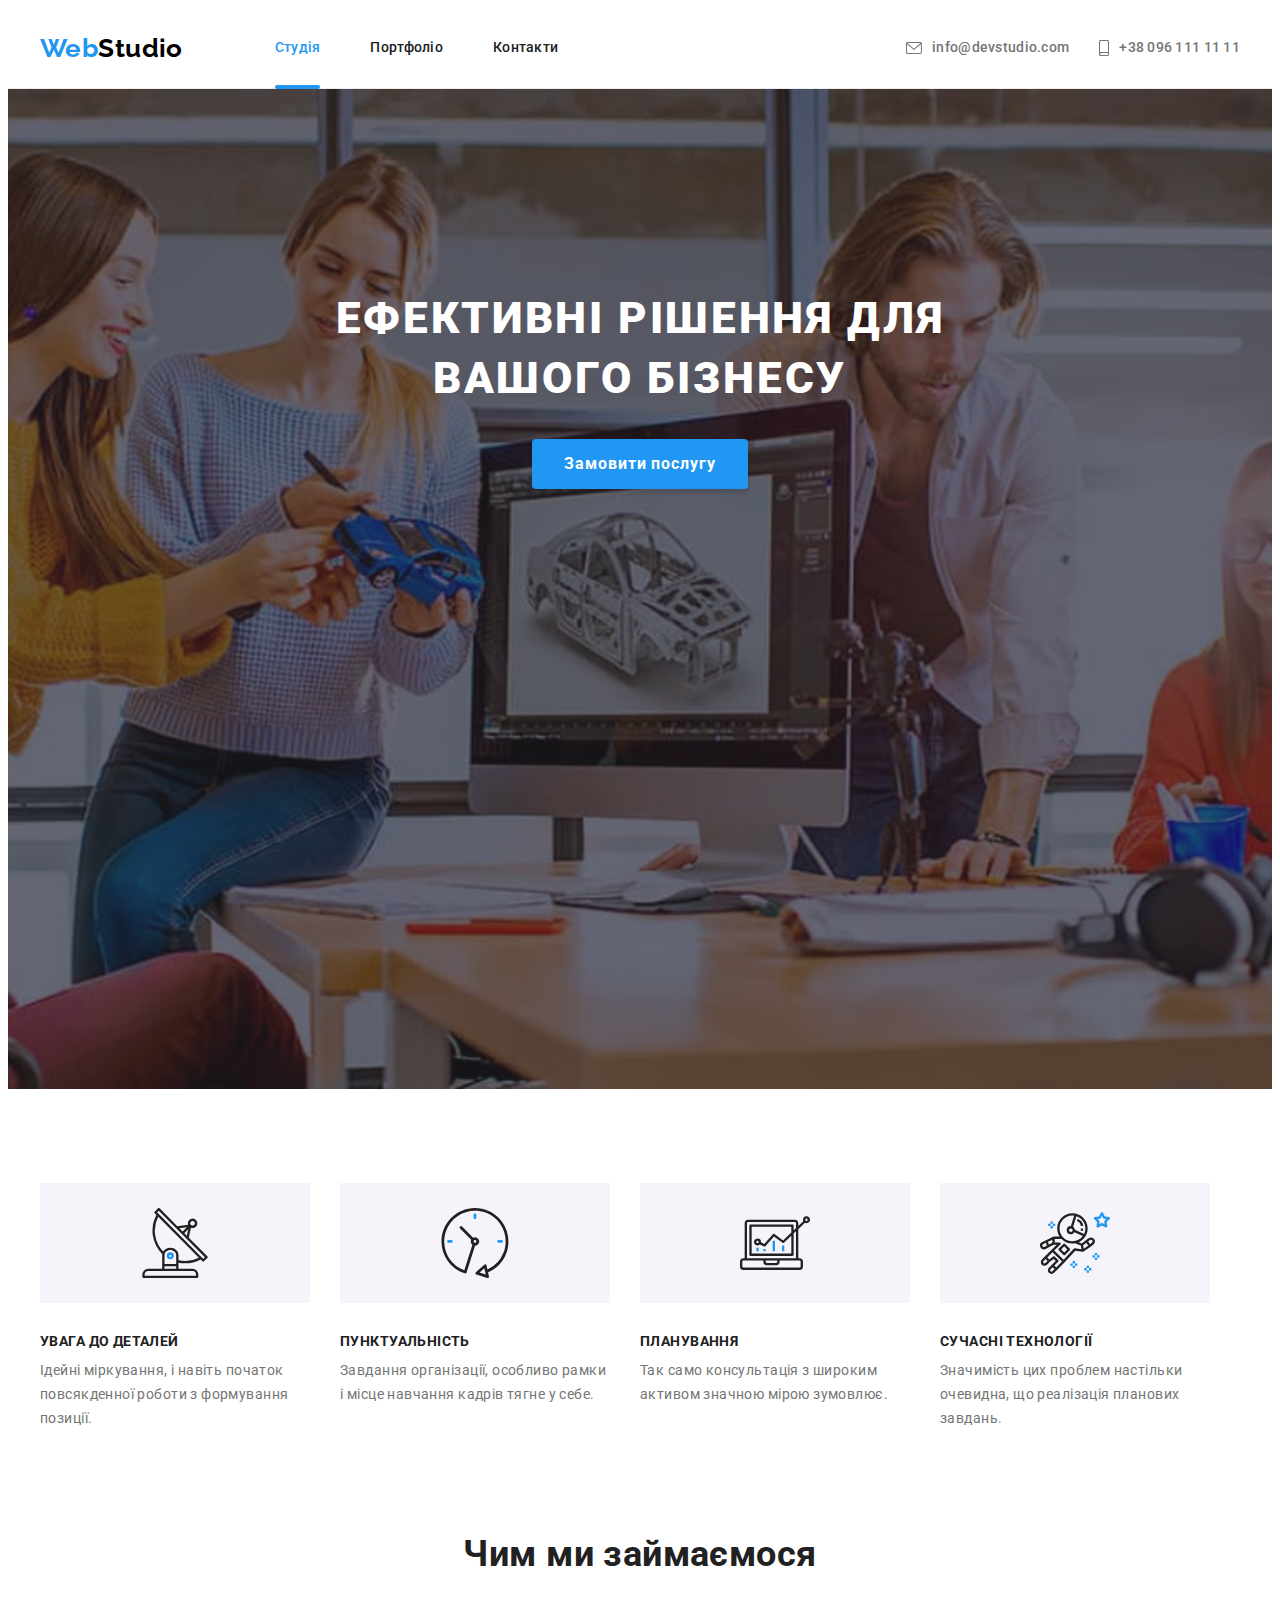
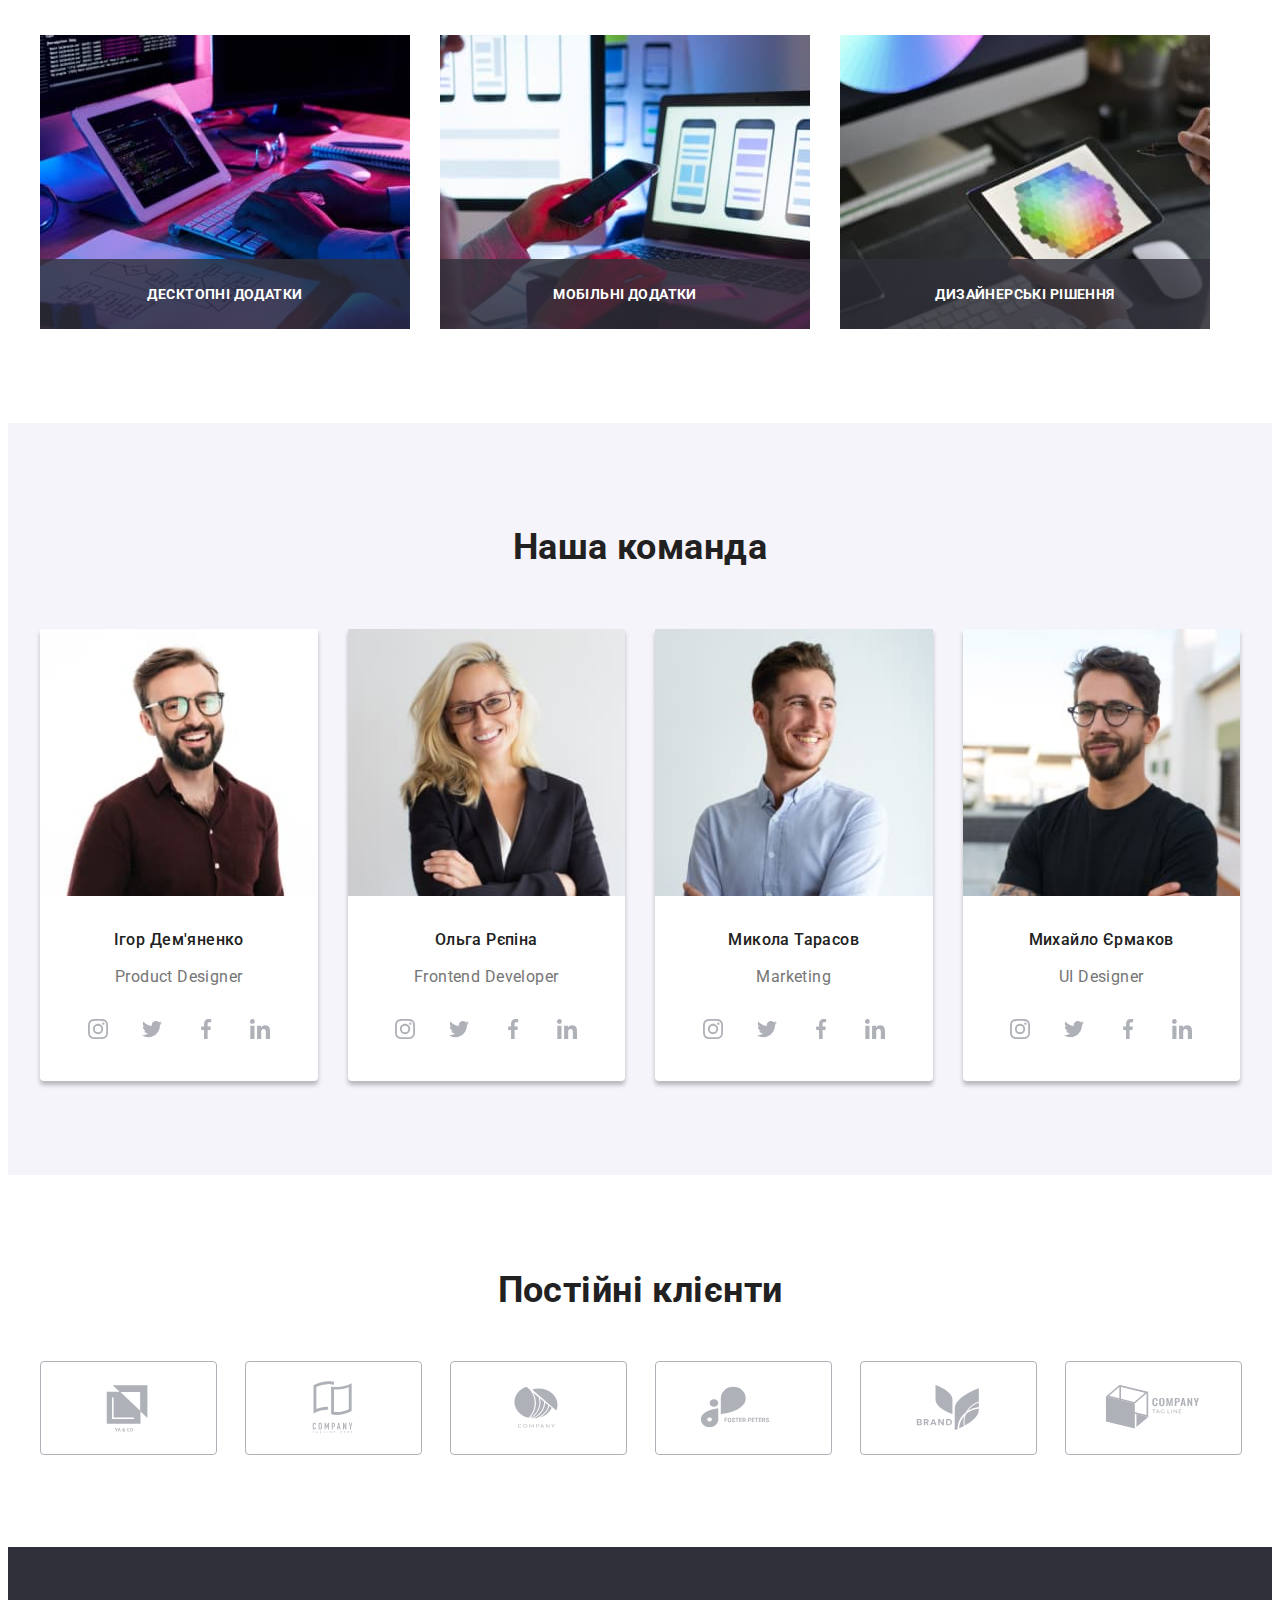
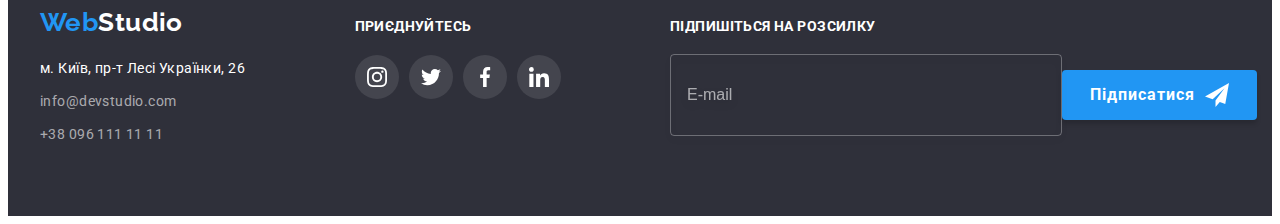
==== index.html @ cccbb798 "add hw-8" ====
<!DOCTYPE html>
<html lang="uk">
  <head>
    <meta charset="UTF-8" />
    <meta http-equiv="X-UA-Compatible" content="IE=edge" />
    <meta name="viewport" content="width=device-width, initial-scale=1.0" />
    <title>WebStudio</title>
    <link
      rel="stylesheet"
      href="https://cdnjs.cloudflare.com/ajax/libs/modern-normalize/1.1.0/modern-normalize.min.css"
      integrity="sha512-wpPYUAdjBVSE4KJnH1VR1HeZfpl1ub8YT/NKx4PuQ5NmX2tKuGu6U/JRp5y+Y8XG2tV+wKQpNHVUX03MfMFn9Q=="
      crossorigin="anonymous"
      referrerpolicy="no-referrer"
    />
    <link rel="preconnect" href="https://fonts.googleapis.com" />
    <link rel="preconnect" href="https://fonts.gstatic.com" crossorigin />
    <link
      href="https://fonts.googleapis.com/css2?family=Raleway:wght@700&family=Roboto:wght@400;500;700;900&display=swap"
      rel="stylesheet"
    />
    <link rel="stylesheet" href="./css/main.min.css" />
  </head>
  <body>
    <header class="header">
      <div class="container header__container">
        <nav class="nav-bar header__nav-bar">
          <a class="logo link header__logo" href="./index.html">Web<span class="logo__text text__color-black">Studio</span></a>
          <ul class="menu list header__menu">
            <li class="menu__item"><a class="menu__link link current" href="./index.html">Студія</a></li>
            <li class="menu__item"><a class="menu__link link" href="./portfolio.html">Портфоліо</a></li>
            <li class="menu__item"><a class="menu__link link" href="#">Контакти</a></li>
          </ul>
        </nav>
        <ul class="contacts-list list header__contacts-list">
          <li class="contacts-list__item">
            <a class="contacts-list__link link" href="mailto:info@devstudio.com">
              <svg class="contacts-list__mail" width="14" height="10">
                <use href="./images/icons.svg#icon-mail"></use></svg
              >info@devstudio.com</a
            >
          </li>
          <li class="contacts-list__item">
            <a class="contacts-list__link link" href="tel:+380961111111">
              <svg class="contacts-list__phone" width="10" height="14">
                <use href="./images/icons.svg#icon-smartphone"></use></svg
              >+38 096 111 11 11</a
            >
          </li>
        </ul>
        <button type="button" class="header__btn-open head__btn-svg" data-menu-open>
          <svg class="header__btn-icon" width="40" height="40">
            <use href="./images/icons.svg#icon-head-open"></use>
          </svg>
        </button>
      </div>
      <div class="mob-menu header__mob-menu is-hidden" data-menu>
        <div class="mob-menu__container">
          <div class="mob-menu__top">
            <button type="button" class="header__btn-close head__btn-svg" data-menu-close>
              <svg class="header__icon-close" width="40" height="40">
                <use href="./images/icons.svg#icon-head-close"></use>
              </svg>
            </button>
            <ul class="mob-menu__nav-list">
              <li class="mob-menu__nav-item">
                <a class="mob-menu__nav-link link mob-menu__accent-col" href="./index.html">Студія</a>
              </li>
              <li class="mob-menu__nav-item"><a class="mob-menu__nav-link link" href="./portfolio.html">Портфоліо</a></li>
              <li class="mob-menu__nav-item"><a class="mob-menu__nav-link link" href="#">Контакти</a></li>
            </ul>
          </div>
          <div class="mob-menu__bottom">
            <ul class="mob-menu__contc-list">
              <li class="mob-menu__contc-item">
                <a class="mob-menu__contc-link link mob-menu__accent-col" href="tel:+380961111111"> +38 096 111 11 11</a>
              </li>
              <li class="mob-menu__contc-item">
                <a class="mob-menu__contc-link link mob-menu__regular-col" href="mailto:info@devstudio.com">info@devstudio.com</a>
              </li>
            </ul>
            <ul class="mob-menu__soc-list">
              <li class="mob-menu__soc-item"><a class="mob-menu__soc-link link mob-menu__accent-col" href="">Instagram</a></li>
              <li class="mob-menu__soc-item"><a class="mob-menu__soc-link link mob-menu__accent-col" href="">Twitter</a></li>
              <li class="mob-menu__soc-item"><a class="mob-menu__soc-link link mob-menu__accent-col" href="">Facebook</a></li>
              <li class="mob-menu__soc-item"><a class="mob-menu__soc-link link mob-menu__accent-col" href="">LinkedIn</a></li>
            </ul>
          </div>
        </div>
      </div>
    </header>
    <main>
      <section class="order">
        <div class="container">
          <h1 class="order__title">Ефективні рішення для вашого бізнесу</h1>
          <button class="btn order__btn" data-modal-open type="button">Замовити послугу</button>
        </div>
      </section>
      <section class="intro section">
        <div class="container">
          <h2 class="visually-hidden">For CEO</h2>
          <ul class="icon-list list intro__icon-list">
            <li class="icon-list__item svg-antenna">
              <h3 class="icon-list__title">Увага до деталей</h3>
              <p class="icon-list__subtitle">Ідейні міркування, і навіть початок повсякденної роботи з формування позиції.</p>
            </li>
            <li class="icon-list__item svg-clock">
              <h3 class="icon-list__title">Пунктуальність</h3>
              <p class="icon-list__subtitle">Завдання організації, особливо рамки і місце навчання кадрів тягне у себе.</p>
            </li>
            <li class="icon-list__item svg-diagram">
              <h3 class="icon-list__title">Планування</h3>
              <p class="icon-list__subtitle">Так само консультація з широким активом значною мірою зумовлює.</p>
            </li>
            <li class="icon-list__item svg-astronaut">
              <h3 class="icon-list__title">Сучасні технології</h3>
              <p class="icon-list__subtitle">Значимість цих проблем настільки очевидна, що реалізація планових завдань.</p>
            </li>
          </ul>
        </div>
      </section>
      <section class="about section">
        <div class="container">
          <h2 class="about__title">Чим ми займаємося</h2>
          <ul class="work-list list">
            <li class="work-list__item">
              <picture>
                <source srcset="./images/work/work-1.jpg 1x, ./images/work/work-1-2x.jpg 2x" media="(min-width: 1200px)" />
                <img src="./images/work/work-1.jpg" alt="людина працює за комп'ютером" width="370" height="294" />
              </picture>
              <p class="work-list__overlay">десктопні додатки</p>
            </li>
            <li class="work-list__item">
              <picture>
                <source srcset="./images/work/work-2.jpg 1x, ./images/work/work-2-2x.jpg 2x" media="(min-width: 1200px)" />
                <img src="./images/work/work-2.jpg" alt="людина працює за комп'ютером" width="370" height="294" />
              </picture>
              <p class="work-list__overlay">мобільні додатки</p>
            </li>
            <li class="work-list__item">
              <picture>
                <source srcset="./images/work/work-3.jpg 1x, ./images/work/work-3-2x.jpg 2x" media="(min-width: 1200px)" />
                <img src="./images/work/work-3.jpg" alt="людина працює на планшеті" width="370" height="294" />
              </picture>
              <p class="work-list__overlay">дизайнерські рішення</p>
            </li>
          </ul>
        </div>
      </section>
      <section class="team section">
        <div class="container">
          <h2 class="team__title">Наша команда</h2>
          <ul class="people-list list team__people-list">
            <li class="people-list__item item">
              <picture>
                <source
                  srcset="./images/team/team-1-desk.jpg 1x, ./images/team/team-1-desk-2x.jpg 2x"
                  media="(min-width: 1200px)"
                />
                <source srcset="./images/team/team-1-tab.jpg 1x, ./images/team/team-1-tab-2x.jpg 2x" media="(min-width: 768px)" />
                <source srcset="./images/team/team-1-mob.jpg 1x, ./images/team/team-1-mob-2x.jpg 2x" media="(max-width: 767px)" />
                <img src="./images/team/team-1-desk.jpg" alt="працівник студії" width="450" height="460" />
              </picture>

              <div class="people-list__container">
                <h3 class="people-list__title">Ігор Дем'яненко</h3>
                <p class="people-list__subtitle" lang="en">Product Designer</p>
                <ul class="socials people-list__socials">
                  <li class="socials__item">
                    <a class="socials__link link" href="" target="_blank" rel="noopener noreferrer nofollows">
                      <svg class="socials__icon socials__icon--top" width="20" height="20">
                        <use href="./images/icons.svg#icon-instagram"></use>
                      </svg>
                    </a>
                  </li>
                  <li class="socials__item">
                    <a class="socials__link link" href="" target="_blank" rel="noopener noreferrer nofollows">
                      <svg class="socials__icon socials__icon--top" width="20" height="20">
                        <use href="./images/icons.svg#icon-twitter"></use>
                      </svg>
                    </a>
                  </li>
                  <li class="socials__item">
                    <a class="socials__link link" href="" target="_blank" rel="noopener noreferrer nofollows">
                      <svg class="socials__icon socials__icon--top" width="20" height="20">
                        <use href="./images/icons.svg#icon-facebook"></use>
                      </svg>
                    </a>
                  </li>
                  <li class="socials__item">
                    <a class="socials__link link" href="" target="_blank" rel="noopener noreferrer nofollows">
                      <svg class="socials__icon socials__icon--top" width="20" height="20">
                        <use href="./images/icons.svg#icon-linkedin"></use>
                      </svg>
                    </a>
                  </li>
                </ul>
              </div>
            </li>
            <li class="people-list__item item">
              <picture>
                <source
                  srcset="./images/team/team-2-desk.jpg 1x, ./images/team/team-2-desk-2x.jpg 2x"
                  media="(min-width: 1200px)"
                />
                <source srcset="./images/team/team-2-tab.jpg 1x, ./images/team/team-2-tab-2x.jpg 2x" media="(min-width: 768px)" />
                <source srcset="./images/team/team-2-mob.jpg 1x, ./images/team/team-2-mob-2x.jpg 2x" media="(max-width: 767px)" />
                <img src="./images/team/team-2-desk.jpg" alt="працівник студії" width="450" height="460" />
              </picture>
              <div class="people-list__container">
                <h3 class="people-list__title">Ольга Рєпіна</h3>
                <p class="people-list__subtitle" lang="en">Frontend Developer</p>
                <ul class="socials people-list__socials">
                  <li class="socials__item">
                    <a class="socials__link link" href="" target="_blank" rel="noopener noreferrer nofollows">
                      <svg class="socials__icon socials__icon--top" width="20" height="20">
                        <use href="./images/icons.svg#icon-instagram"></use>
                      </svg>
                    </a>
                  </li>
                  <li class="socials__item">
                    <a class="socials__link link" href="" target="_blank" rel="noopener noreferrer nofollows">
                      <svg class="socials__icon socials__icon--top" width="20" height="20">
                        <use href="./images/icons.svg#icon-twitter"></use>
                      </svg>
                    </a>
                  </li>
                  <li class="socials__item">
                    <a class="socials__link link" href="" target="_blank" rel="noopener noreferrer nofollows">
                      <svg class="socials__icon socials__icon--top" width="20" height="20">
                        <use href="./images/icons.svg#icon-facebook"></use>
                      </svg>
                    </a>
                  </li>
                  <li class="socials__item">
                    <a class="socials__link link" href="" target="_blank" rel="noopener noreferrer nofollows">
                      <svg class="socials__icon socials__icon--top" width="20" height="20">
                        <use href="./images/icons.svg#icon-linkedin"></use>
                      </svg>
                    </a>
                  </li>
                </ul>
              </div>
            </li>
            <li class="people-list__item item">
              <picture>
                <source
                  srcset="./images/team/team-3-desk.jpg 1x, ./images/team/team-3-desk-2x.jpg 2x"
                  media="(min-width: 1200px)"
                />
                <source srcset="./images/team/team-3-tab.jpg 1x, ./images/team/team-3-tab-2x.jpg 2x" media="(min-width: 768px)" />
                <source srcset="./images/team/team-3-mob.jpg 1x, ./images/team/team-3-mob-2x.jpg 2x" media="(max-width: 767px)" />
                <img src="./images/team/team-3-desk.jpg" alt="працівник студії" width="450" height="460" />
              </picture>
              <div class="people-list__container">
                <h3 class="people-list__title">Микола Тарасов</h3>
                <p class="people-list__subtitle" lang="en">Marketing</p>
                <ul class="socials people-list__socials">
                  <li class="socials__item">
                    <a class="socials__link link" href="" target="_blank" rel="noopener noreferrer nofollows">
                      <svg class="socials__icon socials__icon--top" width="20" height="20">
                        <use href="./images/icons.svg#icon-instagram"></use>
                      </svg>
                    </a>
                  </li>
                  <li class="socials__item">
                    <a class="socials__link link" href="" target="_blank" rel="noopener noreferrer nofollows">
                      <svg class="socials__icon socials__icon--top" width="20" height="20">
                        <use href="./images/icons.svg#icon-twitter"></use>
                      </svg>
                    </a>
                  </li>
                  <li class="socials__item">
                    <a class="socials__link link" href="" target="_blank" rel="noopener noreferrer nofollows">
                      <svg class="socials__icon socials__icon--top" width="20" height="20">
                        <use href="./images/icons.svg#icon-facebook"></use>
                      </svg>
                    </a>
                  </li>
                  <li class="socials__item">
                    <a class="socials__link link" href="" target="_blank" rel="noopener noreferrer nofollows">
                      <svg class="socials__icon socials__icon--top" width="20" height="20">
                        <use href="./images/icons.svg#icon-linkedin"></use>
                      </svg>
                    </a>
                  </li>
                </ul>
              </div>
            </li>
            <li class="people-list__item item">
              <picture>
                <source
                  srcset="./images/team/team-4-desk.jpg 1x, ./images/team/team-4-desk-2x.jpg 2x"
                  media="(min-width: 1200px)"
                />
                <source srcset="./images/team/team-4-tab.jpg 1x, ./images/team/team-4-tab-2x.jpg 2x" media="(min-width: 768px)" />
                <source srcset="./images/team/team-4-mob.jpg 1x, ./images/team/team-4-mob-2x.jpg 2x" media="(max-width: 767px)" />
                <img src="./images/team/team-4-desk.jpg" alt="працівник студії" width="450" height="460" />
              </picture>
              <div class="people-list__container">
                <h3 class="people-list__title">Михайло Єрмаков</h3>
                <p class="people-list__subtitle" lang="en">UI Designer</p>
                <ul class="socials people-list__socials">
                  <li class="socials__item">
                    <a class="socials__link link" href="" target="_blank" rel="noopener noreferrer nofollows">
                      <svg class="socials__icon socials__icon--top" width="20" height="20">
                        <use href="./images/icons.svg#icon-instagram"></use>
                      </svg>
                    </a>
                  </li>
                  <li class="socials__item">
                    <a class="socials__link link" href="" target="_blank" rel="noopener noreferrer nofollows">
                      <svg class="socials__icon socials__icon--top" width="20" height="20">
                        <use href="./images/icons.svg#icon-twitter"></use>
                      </svg>
                    </a>
                  </li>
                  <li class="socials__item">
                    <a class="socials__link link" href="" target="_blank" rel="noopener noreferrer nofollows">
                      <svg class="socials__icon socials__icon--top" width="20" height="20">
                        <use href="./images/icons.svg#icon-facebook"></use>
                      </svg>
                    </a>
                  </li>
                  <li class="socials__item">
                    <a class="socials__link link" href="" target="_blank" rel="noopener noreferrer nofollows">
                      <svg class="socials__icon socials__icon--top" width="20" height="20">
                        <use href="./images/icons.svg#icon-linkedin"></use>
                      </svg>
                    </a>
                  </li>
                </ul>
              </div>
            </li>
          </ul>
        </div>
      </section>
      <section class="clients section">
        <div class="container">
          <h2 class="clients__title">Постійні клієнти</h2>
          <ul class="card-list clients__card-list">
            <li class="card-list__item">
              <a href="" class="card-list__link link" target="_blank" rel="noopener noreferrer nofollows">
                <svg class="card-list__icon" width="106" height="60">
                  <use href="./images/icons.svg#icon-customer-1"></use>
                </svg>
              </a>
            </li>
            <li class="card-list__item">
              <a href="" class="card-list__link link" target="_blank" rel="noopener noreferrer nofollows">
                <svg class="card-list__icon" width="106" height="60">
                  <use href="./images/icons.svg#icon-customer-2"></use>
                </svg>
              </a>
            </li>
            <li class="card-list__item">
              <a href="" class="card-list__link link" target="_blank" rel="noopener noreferrer nofollows">
                <svg class="card-list__icon" width="106" height="60">
                  <use href="./images/icons.svg#icon-customer-3"></use>
                </svg>
              </a>
            </li>
            <li class="card-list__item">
              <a href="" class="card-list__link link" target="_blank" rel="noopener noreferrer nofollows">
                <svg class="card-list__icon" width="106" height="60">
                  <use href="./images/icons.svg#icon-customer-4"></use>
                </svg>
              </a>
            </li>
            <li class="card-list__item">
              <a href="" class="card-list__link link" target="_blank" rel="noopener noreferrer nofollows">
                <svg class="card-list__icon" width="106" height="60">
                  <use href="./images/icons.svg#icon-customer-5"></use>
                </svg>
              </a>
            </li>
            <li class="card-list__item">
              <a href="" class="card-list__link link" target="_blank" rel="noopener noreferrer nofollows">
                <svg class="card-list__icon" width="106" height="60">
                  <use href="./images/icons.svg#icon-customer-6"></use>
                </svg>
              </a>
            </li>
          </ul>
        </div>
      </section>
    </main>
    <footer class="footer">
      <div class="container footer__container">
        <div class="footer__contacts">
          <a class="logo link footer__logo" href="./index.html">Web<span class="logo__text text__color-white">Studio</span></a>
          <address class="adress">
            <ul class="adress__list list">
              <li class="adress__item">
                <a
                  class="adress__link link"
                  href="https://goo.gl/maps/RUhM5rVb1HWtPnERA"
                  target="_blank"
                  rel="noopener noreferrer nofollow"
                >
                  м. Київ, пр-т Лесі Українки, 26</a
                >
              </li>
              <li class="adress__item item">
                <a class="adress__link link adress__link--opacity" href="mailto:info@devstudio.com">info@devstudio.com</a>
              </li>
              <li class="adress__item item">
                <a class="adress__link link adress__link--opacity" href="tel:+380961111111">+38 096 111 11 11</a>
              </li>
            </ul>
          </address>
        </div>
        <div class="footer__wrap">
          <h2 class="footer__title">приєднуйтесь</h2>
          <ul class="socials">
            <li class="socials__item">
              <a href="" class="socials__link socials__link--bottom link" target="_blank" rel="noopener noreferrer nofollow">
                <svg class="socials__icon socials__icon--bottom" width="20" height="20">
                  <use href="./images/icons.svg#icon-instagram"></use>
                </svg>
              </a>
            </li>
            <li class="socials__item">
              <a href="" class="socials__link socials__link--bottom link" target="_blank" rel="noopener noreferrer nofollow">
                <svg class="socials__icon socials__icon--bottom" width="20" height="20">
                  <use href="./images/icons.svg#icon-twitter"></use>
                </svg>
              </a>
            </li>
            <li class="socials__item">
              <a href="" class="socials__link socials__link--bottom link" target="_blank" rel="noopener noreferrer nofollow">
                <svg class="socials__icon socials__icon--bottom" width="20" height="20">
                  <use href="./images/icons.svg#icon-facebook"></use>
                </svg>
              </a>
            </li>
            <li class="socials__item">
              <a href="" class="socials__link socials__link--bottom link" target="_blank" rel="noopener noreferrer nofollow">
                <svg class="socials__icon socials__icon--bottom" width="20" height="20">
                  <use href="./images/icons.svg#icon-linkedin"></use>
                </svg>
              </a>
            </li>
          </ul>
        </div>
        <form class="footer-form" name="mailing">
          <p class="footer-form-txt">Підпишіться на розсилку</p>
          <div class="footer-form-field">
            <label class="footer-form-label">
              <input type="email" name="user-mail" class="footer-form-input" placeholder="E-mail" required />
            </label>
            <button class="btn footer-form__btn" type="submit">
              Підписатися
              <svg class="footer-form-icon" width="24" height="24">
                <use href="./images/icons.svg#icon-send"></use>
              </svg>
            </button>
          </div>
        </form>
      </div>
    </footer>
    <div class="backdrop is-hidden" data-modal>
      <div class="modal">
        <button class="btn-modal-close" data-modal-close type="button">
          <svg class="icon-modal-close" width="18" height="18">
            <use href="./images/icons.svg#icon-modal-close"></use>
          </svg>
        </button>
        <form class="modal-form" name="registration-form">
          <p class="modal-txt">Залиште свої дані, ми вам передзвонимо</p>
          <label class="modal-form-label">
            <span>Ім'я</span>
            <svg class="modal-form-icon" width="18" height="18">
              <use href="./images/icons.svg#icon-person"></use>
            </svg>
            <input class="modal-form-input modal-input" type="text" name="user-name" required />
          </label>
          <label class="modal-form-label">
            <span>Телефон</span>
            <svg class="modal-form-icon" width="18" height="18">
              <use href="./images/icons.svg#icon-phone"></use>
            </svg>
            <input class="modal-form-input modal-input" type="tel" name="user-tel" required />
          </label>
          <label class="modal-form-label">
            <span>Пошта</span>
            <svg class="modal-form-icon" width="18" height="18">
              <use href="./images/icons.svg#icon-email"></use>
            </svg>
            <input class="modal-form-input modal-input" type="email" name="user-name" required />
          </label>
          <label class="modal-form-label">
            <span>Коментар</span>
            <textarea class="modal-form-comment modal-input" name="comment" placeholder="Введіть текст"></textarea>
          </label>
          <div class="modal-form-field">
            <input type="checkbox" name="accept" class="modal-form-check visually-hidden" id="privacy" />
            <label class="modal-check-txt" for="privacy">
              <span class="modal-new-check">
                <svg class="modal-icon-check" width="16" height="15">
                  <use href="./images/icons.svg#icon-check"></use>
                </svg>
              </span>
              <span class="modal-txt-privacy">
                Погоджуюся з розсилкою та приймаю
                <a class="modal-link-privacy" href="#">Умови договору</a>
              </span>
            </label>
          </div>
          <button class="btn btn__modal-form" type="submit">Відправити</button>
        </form>
      </div>
    </div>
    <script src="./js/menu.js"></script>
    <script src="./js/modal.js"></script>
  </body>
</html>
---- css/main.min.css ----
p,h1,h2,h3,h4,h5,h6{margin:0}ul,ol{margin:0;padding-left:0;list-style:none}button{display:block;cursor:pointer;border:none;border-radius:4px}address{font-style:normal}img{display:block;max-width:100%;height:auto}:root{--primary-txt-color: #212121;--primary-txt-color-opacity: #21212133;--secondary-txt-color: #757575;--white-color: #ffffff;--white-opacity-color: #ffffff99;--black-color: #000000;--blue-color: #2196f3;--black-bg-color: #2F303A;--light-bg-color: #F5F4FA;--btn-color-accent: #188ce8;--svg-border-color: #AFB1B8;--timing-function: cubic-bezier(0.4, 0, 0.2, 1);--overlay: #00000033}.visually-hidden{position:absolute;width:1px;height:1px;margin:-1px;padding:0;border:0;clip:rect(0 0 0 0);overflow:hidden}body{font-family:"Roboto",sans-serif;font-size:14px;line-height:1.71;letter-spacing:0.03em;color:var(--primary-txt-color);background-color:var(--white-color)}.link{text-decoration:none}.section{padding-top:60px;padding-bottom:60px}@media screen and (min-width: 1200px){.section{padding-top:94px;padding-bottom:94px}}.is-hidden{opacity:0;visibility:hidden;pointer-events:none}.container{width:100%;padding-right:15px;padding-left:15px;margin-left:auto;margin-right:auto}@media screen and (min-width: 480px){.container{width:480px}}@media screen and (min-width: 768px){.container{width:768px}}@media screen and (min-width: 1200px){.container{width:1200px}}.header{height:60px;width:100%;border-bottom:1px solid #ECECEC;background-color:var(--white-color)}@media screen and (min-width: 768px){.header{height:80px}}.header__container{display:-webkit-box;display:-ms-flexbox;display:flex;height:100%}@media screen and (max-width: 480px){.header__container{position:relative}}.header__nav-bar{display:-webkit-box;display:-ms-flexbox;display:flex;-webkit-box-align:center;-ms-flex-align:center;align-items:center}.header__menu{display:none;-webkit-box-align:center;-ms-flex-align:center;align-items:center}@media screen and (min-width: 768px){.header__menu{display:-webkit-box;display:-ms-flexbox;display:flex}}.menu__item:not(:last-child){margin-right:50px}.menu__link{display:block;padding:32px 0 32px 0;font-weight:500;line-height:1.14;letter-spacing:0.02em;color:var(--primary-txt-color);-webkit-transition:color 250ms var(--timing-function);transition:color 250ms var(--timing-function)}.menu__link:hover,.menu__link:focus{color:var(--blue-color)}.header__contacts-list{display:none}@media screen and (min-width: 768px){.header__contacts-list{display:-webkit-box;display:-ms-flexbox;display:flex;-webkit-box-orient:vertical;-webkit-box-direction:normal;-ms-flex-direction:column;flex-direction:column;-webkit-box-pack:center;-ms-flex-pack:center;justify-content:center;gap:10px;margin-left:auto}}@media screen and (min-width: 1200px){.header__contacts-list{-webkit-box-orient:horizontal;-webkit-box-direction:normal;-ms-flex-direction:row;flex-direction:row;-webkit-box-align:center;-ms-flex-align:center;align-items:center;gap:30px}}.contacts-list__link{display:-webkit-box;display:-ms-flexbox;display:flex;-webkit-box-align:center;-ms-flex-align:center;align-items:center;gap:8px;line-height:1.14;font-weight:500;letter-spacing:0.02em;color:var(--secondary-txt-color);-webkit-transition:color 250ms var(--timing-function);transition:color 250ms var(--timing-function)}@media screen and (min-width: 1200px){.contacts-list__link{gap:10px;padding:32px 0}}.contacts-list__link:hover,.contacts-list__link:focus{color:var(--blue-color)}.contacts-list__mail{width:16px;height:12px}.contacts-list__phone{width:10px;height:16px}.contacts-list__mail,.contacts-list__phone{fill:currentColor}.current{color:var(--blue-color);position:relative}.current::after{content:'';display:inline-block;position:absolute;bottom:-1px;right:0;width:100%;height:4px;background-color:var(--blue-color);border-radius:2px}.head__btn-svg{padding:0;background-color:transparent;border-color:transparent;position:absolute;top:10px;right:15px}@media screen and (min-width: 768px){.head__btn-svg{display:none}}.header__mob-menu{position:fixed;top:0;z-index:10;width:100vw;height:100vh;padding-top:48px;padding-bottom:48px;background-color:var(--white-color)}@media screen and (min-width: 768px){.header__mob-menu{display:none}}.mob-menu__container{display:-webkit-box;display:-ms-flexbox;display:flex;-webkit-box-orient:vertical;-webkit-box-direction:normal;-ms-flex-direction:column;flex-direction:column;-webkit-box-pack:justify;-ms-flex-pack:justify;justify-content:space-between;height:100%;padding-left:40px;padding-right:15px;overflow:auto}.mob-menu__nav-list{margin-bottom:30px}.mob-menu__nav-item:not(:last-child){margin-bottom:32px}.mob-menu__nav-link{font-weight:500;letter-spacing:0.02em;font-size:40px;line-height:1.18;color:var(--primary-txt-color)}.mob-menu__contc-list{margin-bottom:64px}.mob-menu__contc-item:not(:last-child){margin-bottom:32px}.mob-menu__soc-list{display:-webkit-box;display:-ms-flexbox;display:flex}.mob-menu__soc-item:not(:last-child){margin-right:10px;padding-right:10px;position:relative}.mob-menu__soc-item:not(:last-child)::after{content:'';display:block;position:absolute;top:0;right:0;width:1px;height:100%;background-color:var(--primary-txt-color-opacity)}.mob-menu__soc-link{font-weight:500;letter-spacing:0.02em;font-size:12px;line-height:1.22}@media screen and (min-width: 400px){.mob-menu__soc-link{font-size:16px}}.mob-menu__contc-item:first-child{font-weight:500;letter-spacing:0.02em;font-size:34px;line-height:1.76}.mob-menu__contc-item:last-child{font-weight:500;letter-spacing:0.02em;font-size:24px;line-height:1.67}.mob-menu__accent-col{color:var(--blue-color)}.mob-menu__regular-col{color:var(--secondary-txt-color)}.header__btn-close:hover .header__icon-close,.header__btn-close:focus .header__icon-close{fill:var(--blue-color)}.backdrop{position:fixed;top:0;width:100%;height:100%;background-color:var(--overlay);-webkit-transition:opacity 250ms var(--timing-function),visibility 250ms var(--timing-function);transition:opacity 250ms var(--timing-function),visibility 250ms var(--timing-function)}.modal{position:absolute;top:50%;left:50%;-webkit-transform:translate(-50%, -50%) scale(1) rotate(0);transform:translate(-50%, -50%) scale(1) rotate(0);min-width:320px;width:calc(100% - 30px);height:609px;padding:40px;background-color:var(--white-color);-webkit-transition:-webkit-transform 250ms var(--timing-function);transition:-webkit-transform 250ms var(--timing-function);transition:transform 250ms var(--timing-function);transition:transform 250ms var(--timing-function), -webkit-transform 250ms var(--timing-function);overflow:auto}@media screen and (min-width: 768px){.modal{width:450px}}@media screen and (min-width: 1200px){.modal{width:528px;height:581px}}.modal .backdrop.is-hidden .modal{-webkit-transform:translate(-50%, -50%) scale(0) rotate(-360deg);transform:translate(-50%, -50%) scale(0) rotate(-360deg)}.modal .btn-modal-close{display:-webkit-box;display:-ms-flexbox;display:flex;-webkit-box-align:center;-ms-flex-align:center;align-items:center;-webkit-box-pack:center;-ms-flex-pack:center;justify-content:center;position:absolute;top:8px;right:8px;width:30px;height:30px;background-color:transparent;color:var(--black-color);border:1px solid rgba(0,0,0,0.1);border-radius:50%;padding:0;-webkit-transition:color 250ms var(--timing-function);transition:color 250ms var(--timing-function)}.modal .icon-modal-close{fill:currentColor}.modal .btn-modal-close:hover{color:var(--btn-color-accent)}.modal-txt{font-size:20px;font-weight:700;line-height:1.5;text-align:center;margin-bottom:12px;color:var(--primary-txt-color)}@media screen and (min-width: 1200px){.modal-txt{line-height:1.15}}.modal-form-label{display:block;position:relative}.modal-form-label+.modal-form-label{margin-top:10px}.modal-form-label:focus-within>.modal-form-icon{fill:var(--blue-color)}.modal-form-label>span{font-size:12px;line-height:1.67;letter-spacing:0.01em;color:var(--secondary-txt-color);margin-bottom:4px}.modal-input{width:100%;border:1px solid rgba(33,33,33,0.2);border-radius:4px;outline:transparent;-webkit-transition:border-color 250ms var(--timing-function);transition:border-color 250ms var(--timing-function)}.modal-form-input{height:40px;padding-left:30px}.modal-form-comment{height:120px;padding:12px 16px;resize:none}.modal-input:focus{border-color:var(--blue-color)}.modal-form-icon{position:absolute;top:50%;left:12px;-webkit-transition:fill 250ms var(--timing-function);transition:fill 250ms var(--timing-function)}.modal-form-field{margin-top:20px;margin-bottom:30px}.modal-check-txt{display:-webkit-box;display:-ms-flexbox;display:flex;-webkit-box-align:center;-ms-flex-align:center;align-items:center}@media screen and (min-width: 1200px){.modal-check-txt{-webkit-box-pack:center;-ms-flex-pack:center;justify-content:center}}.modal-txt-privacy{font-size:12px;line-height:1.17;color:var(--secondary-txt-color)}@media screen and (min-width: 1200px){.modal-txt-privacy{font-size:14px;line-height:1.71}}.modal-link-privacy{color:var(--blue-color)}.modal-check-txt .modal-new-check{display:-webkit-box;display:-ms-flexbox;display:flex;-webkit-box-align:center;-ms-flex-align:center;align-items:center;-webkit-box-pack:center;-ms-flex-pack:center;justify-content:center;width:16px;height:15px;border:2px solid black;border-radius:2px;margin-right:8px;fill:transparent;-webkit-transition:background-color 250ms var(--timing-function),fill 250ms var(--timing-function);transition:background-color 250ms var(--timing-function),fill 250ms var(--timing-function)}.modal-form-check:checked+.modal-check-txt .modal-new-check{background-color:var(--blue-color);fill:var(--white-color);border:transparent}.modal-form-check:focus+.modal-check-txt .modal-new-check{border-color:var(--blue-color)}.logo{font-family:"Raleway",sans-serif;font-weight:700;font-size:24px;line-height:1.17;color:var(--blue-color)}@media screen and (min-width: 1200px){.logo{font-size:26px}}.header__logo{display:-webkit-box;display:-ms-flexbox;display:flex;-webkit-box-align:center;-ms-flex-align:center;align-items:center}@media screen and (min-width: 768px){.header__logo{margin-right:87px}}@media screen and (min-width: 1200px){.header__logo{margin-right:92px}}.text__color-black{color:var(--black-color)}.footer__logo{display:block;text-align:center;margin-bottom:20px}@media screen and (min-width: 1200px){.footer__logo{text-align:left}}.text__color-white{color:var(--white-color)}.order{min-height:400px;margin:0 auto;padding:118px 60px;background-color:#C4C4C4;background-image:-webkit-gradient(linear, left top, left bottom, from(rgba(47,48,58,0.4)), to(rgba(47,48,58,0.4))),url(../images/hero-bg-mob.jpg);background-image:linear-gradient(rgba(47,48,58,0.4), rgba(47,48,58,0.4)),url(../images/hero-bg-mob.jpg);background-repeat:no-repeat;background-size:cover;background-position:center}@media (min-device-pixel-ratio: 2), (-webkit-min-device-pixel-ratio: 2), (min-resolution: 192dpi), (min-resolution: 2dppx){.order{background-image:-webkit-gradient(linear, left top, left bottom, from(rgba(47,48,58,0.4)), to(rgba(47,48,58,0.4))),url(../images/hero-bg-mob-2x.jpg);background-image:linear-gradient(rgba(47,48,58,0.4), rgba(47,48,58,0.4)),url(../images/hero-bg-mob-2x.jpg)}}@media screen and (min-width: 768px){.order{background-image:-webkit-gradient(linear, left top, left bottom, from(rgba(47,48,58,0.4)), to(rgba(47,48,58,0.4))),url(../images/hero-bg-tab.jpg);background-image:linear-gradient(rgba(47,48,58,0.4), rgba(47,48,58,0.4)),url(../images/hero-bg-tab.jpg);padding:118px 0}}@media screen and (min-width: 768px) and (min-device-pixel-ratio: 2), screen and (min-width: 768px) and (-webkit-min-device-pixel-ratio: 2), screen and (min-width: 768px) and (min-resolution: 192dpi), screen and (min-width: 768px) and (min-resolution: 2dppx){.order{background-image:-webkit-gradient(linear, left top, left bottom, from(rgba(47,48,58,0.4)), to(rgba(47,48,58,0.4))),url(../images/hero-bg-tab-2x.jpg);background-image:linear-gradient(rgba(47,48,58,0.4), rgba(47,48,58,0.4)),url(../images/hero-bg-tab-2x.jpg)}}@media screen and (min-width: 1200px){.order{min-height:600px;max-width:1600px;padding:200px 0;background-image:-webkit-gradient(linear, left top, left bottom, from(rgba(47,48,58,0.4)), to(rgba(47,48,58,0.4))),url(../images/hero-bg.jpg);background-image:linear-gradient(rgba(47,48,58,0.4), rgba(47,48,58,0.4)),url(../images/hero-bg.jpg)}}@media screen and (min-width: 1200px) and (min-device-pixel-ratio: 2), screen and (min-width: 1200px) and (-webkit-min-device-pixel-ratio: 2), screen and (min-width: 1200px) and (min-resolution: 192dpi), screen and (min-width: 1200px) and (min-resolution: 2dppx){.order{background-image:-webkit-gradient(linear, left top, left bottom, from(rgba(47,48,58,0.4)), to(rgba(47,48,58,0.4))),url(../images/hero-bg-2x.jpg);background-image:linear-gradient(rgba(47,48,58,0.4), rgba(47,48,58,0.4)),url(../images/hero-bg-2x.jpg)}}.order__title{margin-left:auto;margin-right:auto;max-width:360px;margin-bottom:30px;font-weight:900;font-size:26px;line-height:1.62;text-align:center;letter-spacing:0.06em;text-transform:uppercase;color:var(--white-color)}@media screen and (min-width: 1200px){.order__title{max-width:696px;font-size:44px;line-height:1.36}}.btn{font-family:"Roboto",sans-serif;font-style:normal;font-weight:700;font-size:16px;line-height:1.87;text-align:center;letter-spacing:0.06em;color:var(--white-color);background-color:var(--blue-color);border-color:transparent;outline:transparent;-webkit-box-shadow:0px 4px 4px rgba(0,0,0,0.15);box-shadow:0px 4px 4px rgba(0,0,0,0.15);-webkit-transition:background-color 250ms var(--timing-function);transition:background-color 250ms var(--timing-function)}.btn:hover,.btn:focus{background-color:var(--btn-color-accent)}.order__btn{padding:10px 24px;margin-left:auto;margin-right:auto}@media screen and (min-width: 1200px){.order__btn{padding:10px 32px}}.footer-form__btn{display:-webkit-box;display:-ms-flexbox;display:flex;-webkit-box-align:center;-ms-flex-align:center;align-items:center;margin-left:auto;margin-right:auto;padding:10px 28px 10px 31px;width:200px;height:50px}@media screen and (min-width: 1200px){.footer-form__btn{padding:10px 28px;margin-left:0;margin-right:0}}.btn__modal-form{padding:10px 52px;margin-left:auto;margin-right:auto}.socials{display:-webkit-box;display:-ms-flexbox;display:flex;-webkit-box-pack:center;-ms-flex-pack:center;justify-content:center;gap:10px}.socials__item{width:44px;height:44px}.socials__link{display:-webkit-box;display:-ms-flexbox;display:flex;-webkit-box-pack:center;-ms-flex-pack:center;justify-content:center;-webkit-box-align:center;-ms-flex-align:center;align-items:center;width:100%;height:100%;border-radius:50%;color:var(--svg-border-color);-webkit-transition:background-color 250ms var(--timing-function),color 250ms var(--timing-function);transition:background-color 250ms var(--timing-function),color 250ms var(--timing-function)}.socials__link:hover,.socials__link:focus{background-color:var(--blue-color);color:var(--white-color)}.socials__icon--top{fill:currentColor}.socials__icon--bottom{fill:currentColor}.intro__icon-list{display:-webkit-box;display:-ms-flexbox;display:flex;-webkit-box-orient:vertical;-webkit-box-direction:normal;-ms-flex-direction:column;flex-direction:column;-webkit-box-align:center;-ms-flex-align:center;align-items:center;-ms-flex-wrap:wrap;flex-wrap:wrap;gap:30px}@media screen and (min-width: 768px){.intro__icon-list{-webkit-box-orient:horizontal;-webkit-box-direction:normal;-ms-flex-direction:row;flex-direction:row;-webkit-box-align:stretch;-ms-flex-align:stretch;align-items:stretch}}.icon-list__title{margin-bottom:10px;font-size:inherit;font-weight:700;line-height:1.17;text-transform:uppercase;text-align:center}@media screen and (min-width: 768px){.icon-list__title{text-align:start}}@media screen and (min-width: 768px){.icon-list__item{-ms-flex-preferred-size:calc((100% - 30) / 2);flex-basis:calc((100% - 30) / 2)}}@media screen and (min-width: 1200px){.icon-list__item{-ms-flex-preferred-size:calc((100% - 90) / 4);flex-basis:calc((100% - 90) / 4)}}.icon-list__subtitle{color:var(--secondary-txt-color)}@media screen and (min-width: 768px){.icon-list__subtitle{max-width:354px}}@media screen and (min-width: 1200px){.icon-list__subtitle{max-width:270px}}.svg-antenna::before{content:" ";display:block;width:100%;height:120px;margin-bottom:30px;background-color:var(--light-bg-color);background-repeat:no-repeat;background-size:70px 70px;background-position:center;background-image:url(../images/antenna.svg)}@media screen and (min-width: 768px){.svg-antenna::before{width:354px}}@media screen and (min-width: 1200px){.svg-antenna::before{max-width:270px}}.svg-clock::before{content:" ";display:block;width:100%;height:120px;margin-bottom:30px;background-color:var(--light-bg-color);background-repeat:no-repeat;background-size:70px 70px;background-position:center;background-image:url(../images/clock.svg)}@media screen and (min-width: 768px){.svg-clock::before{width:354px}}@media screen and (min-width: 1200px){.svg-clock::before{max-width:270px}}.svg-diagram::before{content:" ";display:block;width:100%;height:120px;margin-bottom:30px;background-color:var(--light-bg-color);background-repeat:no-repeat;background-size:70px 70px;background-position:center;background-image:url(../images/diagram.svg)}@media screen and (min-width: 768px){.svg-diagram::before{width:354px}}@media screen and (min-width: 1200px){.svg-diagram::before{max-width:270px}}.svg-astronaut::before{content:" ";display:block;width:100%;height:120px;margin-bottom:30px;background-color:var(--light-bg-color);background-repeat:no-repeat;background-size:70px 70px;background-position:center;background-image:url(../images/astronaut.svg)}@media screen and (min-width: 768px){.svg-astronaut::before{width:354px}}@media screen and (min-width: 1200px){.svg-astronaut::before{max-width:270px}}.about{display:none;padding-top:0}@media screen and (min-width: 1200px){.about{display:block}}.about__title{margin-bottom:50px;font-size:36px;line-height:1.66;text-align:center}.work-list{display:-webkit-box;display:-ms-flexbox;display:flex}.work-list__item{position:relative}.work-list__item:not(:last-child){margin-right:30px}.work-list__overlay{position:absolute;bottom:0;right:0;display:-webkit-box;display:-ms-flexbox;display:flex;-webkit-box-pack:center;-ms-flex-pack:center;justify-content:center;-webkit-box-align:center;-ms-flex-align:center;align-items:center;width:100%;height:70px;font-weight:700;line-height:1.172;text-transform:uppercase;color:var(--white-color);background-color:rgba(47,48,58,0.8)}.team{background-color:var(--light-bg-color)}.team__title{margin-bottom:30px;font-size:28px;text-align:center}@media screen and (min-width: 1200px){.team__title{font-size:36px;line-height:1.72;margin-bottom:50px}}.people-list{display:-webkit-box;display:-ms-flexbox;display:flex;-webkit-box-orient:vertical;-webkit-box-direction:normal;-ms-flex-direction:column;flex-direction:column;-webkit-box-align:center;-ms-flex-align:center;align-items:center;-ms-flex-wrap:wrap;flex-wrap:wrap;gap:30px}@media screen and (min-width: 768px){.people-list{-webkit-box-orient:horizontal;-webkit-box-direction:normal;-ms-flex-direction:row;flex-direction:row}}.people-list__item{background-color:var(--white-color);border-radius:0px 0px 4px 4px;-webkit-box-shadow:0 4px 4px rgba(0,0,0,0.25);box-shadow:0 4px 4px rgba(0,0,0,0.25)}@media screen and (min-width: 768px){.people-list__item{-ms-flex-preferred-size:calc((100% - 30px) / 2);flex-basis:calc((100% - 30px) / 2)}}@media screen and (min-width: 1200px){.people-list__item{-ms-flex-preferred-size:calc((100% - 90px) / 4);flex-basis:calc((100% - 90px) / 4)}}.people-list__container{padding-top:30px;padding-bottom:24px}@media screen and (min-width: 1200px){.people-list__container{padding-bottom:30px}}.people-list__title{margin-bottom:10px;font-weight:500;font-size:16px;text-align:center}.people-list__subtitle{font-size:16px;text-align:center;color:var(--secondary-txt-color);margin-bottom:16px}.clients__title{margin-bottom:30px;font-size:28px;line-height:1.18;text-align:center}@media screen and (min-width: 768px){.clients__title{line-height:1.17}}@media screen and (min-width: 1200px){.clients__title{font-size:36px;margin-bottom:50px}}.clients__card-list{display:-webkit-box;display:-ms-flexbox;display:flex;-ms-flex-wrap:wrap;flex-wrap:wrap;gap:30px}.card-list__item{-ms-flex-preferred-size:calc((100% - 30px) / 2);flex-basis:calc((100% - 30px) / 2);height:92px}@media screen and (min-width: 768px){.card-list__item{-ms-flex-preferred-size:calc((100% - 60px) / 3);flex-basis:calc((100% - 60px) / 3)}}@media screen and (min-width: 1200px){.card-list__item{-ms-flex-preferred-size:calc((100% - 150px) / 6);flex-basis:calc((100% - 150px) / 6)}}.card-list__link{display:-webkit-box;display:-ms-flexbox;display:flex;-webkit-box-pack:center;-ms-flex-pack:center;justify-content:center;-webkit-box-align:center;-ms-flex-align:center;align-items:center;width:100%;height:100%;border:1px solid var(--svg-border-color);border-radius:4px;color:var(--svg-border-color);-webkit-transition:border-color 250ms var(--timing-function),color 250ms var(--timing-function);transition:border-color 250ms var(--timing-function),color 250ms var(--timing-function)}.card-list__link:hover,.card-list__link:focus{border-color:var(--blue-color);color:var(--blue-color)}.card-list__icon{fill:currentColor}.footer{padding-top:60px;padding-bottom:60px;background-color:var(--black-bg-color)}.footer__container{display:-webkit-box;display:-ms-flexbox;display:flex;-webkit-box-orient:vertical;-webkit-box-direction:normal;-ms-flex-direction:column;flex-direction:column;-webkit-box-align:center;-ms-flex-align:center;align-items:center}@media screen and (min-width: 768px){.footer__container{-webkit-box-orient:horizontal;-webkit-box-direction:normal;-ms-flex-direction:row;flex-direction:row;-ms-flex-wrap:wrap;flex-wrap:wrap;-ms-flex-pack:distribute;justify-content:space-around;-webkit-box-align:baseline;-ms-flex-align:baseline;align-items:baseline}}@media screen and (min-width: 1200px){.footer__container{-webkit-box-pack:justify;-ms-flex-pack:justify;justify-content:space-between}}.footer__contacts{margin-bottom:60px}@media screen and (min-width: 1200px){.footer__contacts{margin-bottom:0}}.footer__wrap{margin-bottom:60px}@media screen and (min-width: 1200px){.footer__wrap{margin-bottom:0}}.footer__title{margin-bottom:20px;font-size:14px;line-height:1.17;text-align:center;text-transform:uppercase;color:var(--white-color)}@media screen and (min-width: 1200px){.footer__title{text-align:start;line-height:1.14}}.adress__list{display:-webkit-box;display:-ms-flexbox;display:flex;-webkit-box-orient:vertical;-webkit-box-direction:normal;-ms-flex-direction:column;flex-direction:column;-webkit-box-align:center;-ms-flex-align:center;align-items:center}@media screen and (min-width: 1200px){.adress__list{-webkit-box-align:start;-ms-flex-align:start;align-items:flex-start}}.adress__item:not(:last-child){margin-bottom:8px}@media screen and (min-width: 1200px){.adress__item:not(:last-child){margin-bottom:9px}}.adress__link{line-height:1.7;color:var(--white-color);-webkit-transition:color 250ms var(--timing-function);transition:color 250ms var(--timing-function)}.adress__link:hover,.adress__link:focus{color:var(--blue-color)}.adress__link--opacity{color:var(--white-opacity-color)}.socials__link--bottom{background-color:rgba(255,255,255,0.1);color:var(--white-color)}.socials__link--bottom:hover,.socials__link--bottom:focus{background-color:#2196F3}.filters-list{display:-webkit-box;display:-ms-flexbox;display:flex;-webkit-box-pack:center;-ms-flex-pack:center;justify-content:center;margin-bottom:50px}.filters-item+.filters-item{margin-left:8px}.button{padding:6px 22px;font-family:"Roboto",sans-serif;font-weight:500;font-size:16px;line-height:1.625;text-align:center;letter-spacing:0.03em;background-color:var(--light-bg-color);border:none;border-color:transparent;border-radius:4px;-webkit-transition:color 250ms var(--timing-function),background-color 250ms var(--timing-function),-webkit-box-shadow 250ms var(--timing-function);transition:color 250ms var(--timing-function),background-color 250ms var(--timing-function),-webkit-box-shadow 250ms var(--timing-function);transition:color 250ms var(--timing-function),background-color 250ms var(--timing-function),box-shadow 250ms var(--timing-function);transition:color 250ms var(--timing-function),background-color 250ms var(--timing-function),box-shadow 250ms var(--timing-function),-webkit-box-shadow 250ms var(--timing-function)}.button:hover,.button:focus{color:var(--white-color);background-color:var(--blue-color);-webkit-box-shadow:0px 3px 1px rgba(0,0,0,0.1),0px 1px 2px rgba(0,0,0,0.08),0px 2px 2px rgba(0,0,0,0.12);box-shadow:0px 3px 1px rgba(0,0,0,0.1),0px 1px 2px rgba(0,0,0,0.08),0px 2px 2px rgba(0,0,0,0.12)}.products-item{background-color:var(--white-color)}.products-link .title{font-size:18px;line-height:2;letter-spacing:0.06em;color:var(--primary-txt-color)}.products-link .subtitle{font-size:16px;line-height:1.88;color:var(--secondary-txt-color)}.portfolio{padding-top:94px;padding-bottom:94px}.products-list{display:-webkit-box;display:-ms-flexbox;display:flex;-ms-flex-wrap:wrap;flex-wrap:wrap;gap:30px}.products-item{-ms-flex-preferred-size:calc((100% - 60px) / 3);flex-basis:calc((100% - 60px) / 3)}.products-container{padding:20px 24px;border:1px solid #EEEEEE;border-top:none}.products-container .title{margin-bottom:4px}.products-link{display:block;-webkit-transition:-webkit-box-shadow 250ms var(--timing-function);transition:-webkit-box-shadow 250ms var(--timing-function);transition:box-shadow 250ms var(--timing-function);transition:box-shadow 250ms var(--timing-function), -webkit-box-shadow 250ms var(--timing-function)}.products-link:hover,.products-link:focus{-webkit-box-shadow:0px 1px 1px rgba(0,0,0,0.12),0px 4px 4px rgba(0,0,0,0.06),1px 4px 6px rgba(0,0,0,0.16);box-shadow:0px 1px 1px rgba(0,0,0,0.12),0px 4px 4px rgba(0,0,0,0.06),1px 4px 6px rgba(0,0,0,0.16)}.products-wrap{position:relative;overflow:hidden}.products-text{position:absolute;top:0;left:0;width:100%;height:100%;-webkit-transform:translateY(100%);transform:translateY(100%);-webkit-transition:-webkit-transform 250ms var(--timing-function);transition:-webkit-transform 250ms var(--timing-function);transition:transform 250ms var(--timing-function);transition:transform 250ms var(--timing-function), -webkit-transform 250ms var(--timing-function);font-size:18px;line-height:1.55;color:var(--white-color);background-color:rgba(33,150,243,0.9);padding:63px 24px}.products-link:hover .products-text,.products-link:focus .products-text{-webkit-transform:translateY(0);transform:translateY(0)}.footer-form{width:100%}@media screen and (min-width: 768px){.footer-form{width:450px}}@media screen and (min-width: 1200px){.footer-form{width:570px}}.footer-form-txt{font-weight:700;line-height:1.14;text-transform:uppercase;color:var(--white-color);margin-bottom:20px;text-align:center}@media screen and (min-width: 1200px){.footer-form-txt{text-align:left;line-height:1.17}}.footer-form-field{display:-webkit-box;display:-ms-flexbox;display:flex;-webkit-box-orient:vertical;-webkit-box-direction:normal;-ms-flex-direction:column;flex-direction:column}@media screen and (min-width: 1200px){.footer-form-field{-webkit-box-orient:horizontal;-webkit-box-direction:normal;-ms-flex-direction:row;flex-direction:row;-webkit-box-align:baseline;-ms-flex-align:baseline;align-items:baseline;-webkit-box-pack:justify;-ms-flex-pack:justify;justify-content:space-between}}.footer-form-input{width:100%;height:50px;background-color:transparent;color:var(--white-color);border:1px solid rgba(255,255,255,0.3);-webkit-filter:drop-shadow(0px 4px 4px rgba(0,0,0,0.15));filter:drop-shadow(0px 4px 4px rgba(0,0,0,0.15));border-radius:4px;padding:15px 16px;margin-bottom:20px;outline:transparent}@media screen and (min-width: 1200px){.footer-form-input{width:358px}}.footer-form-input::-webkit-input-placeholder{font-size:16px;line-height:1.25;color:var(--white-opacity-color)}.footer-form-input:-ms-input-placeholder{font-size:16px;line-height:1.25;color:var(--white-opacity-color)}.footer-form-input::-ms-input-placeholder{font-size:16px;line-height:1.25;color:var(--white-opacity-color)}.footer-form-input::placeholder{font-size:16px;line-height:1.25;color:var(--white-opacity-color)}.footer-form-icon{fill:currentColor;margin-left:10px}.footer-form-input:focus{border-color:var(--white-color)}.form-btn:hover,.form-btn:focus{background-color:var(--btn-color-accent)}
/*# sourceMappingURL=main.min.css.map */
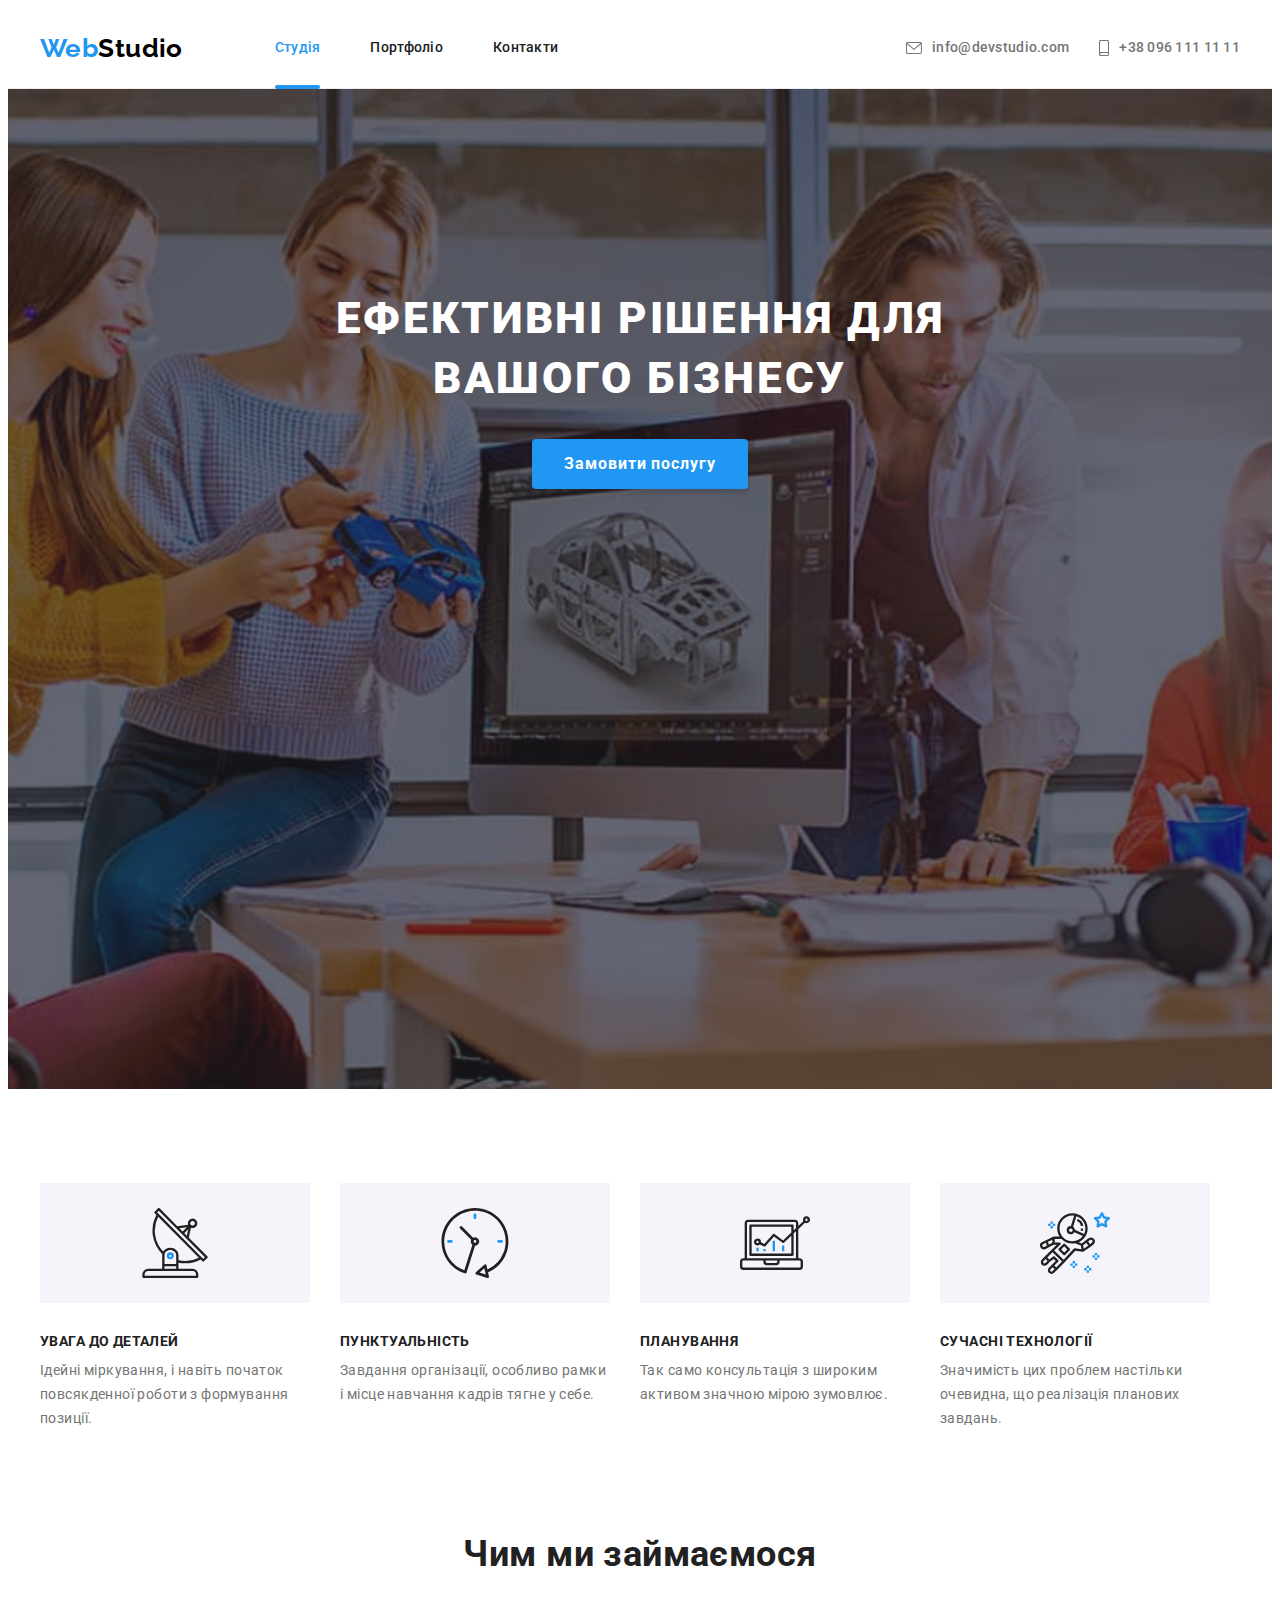
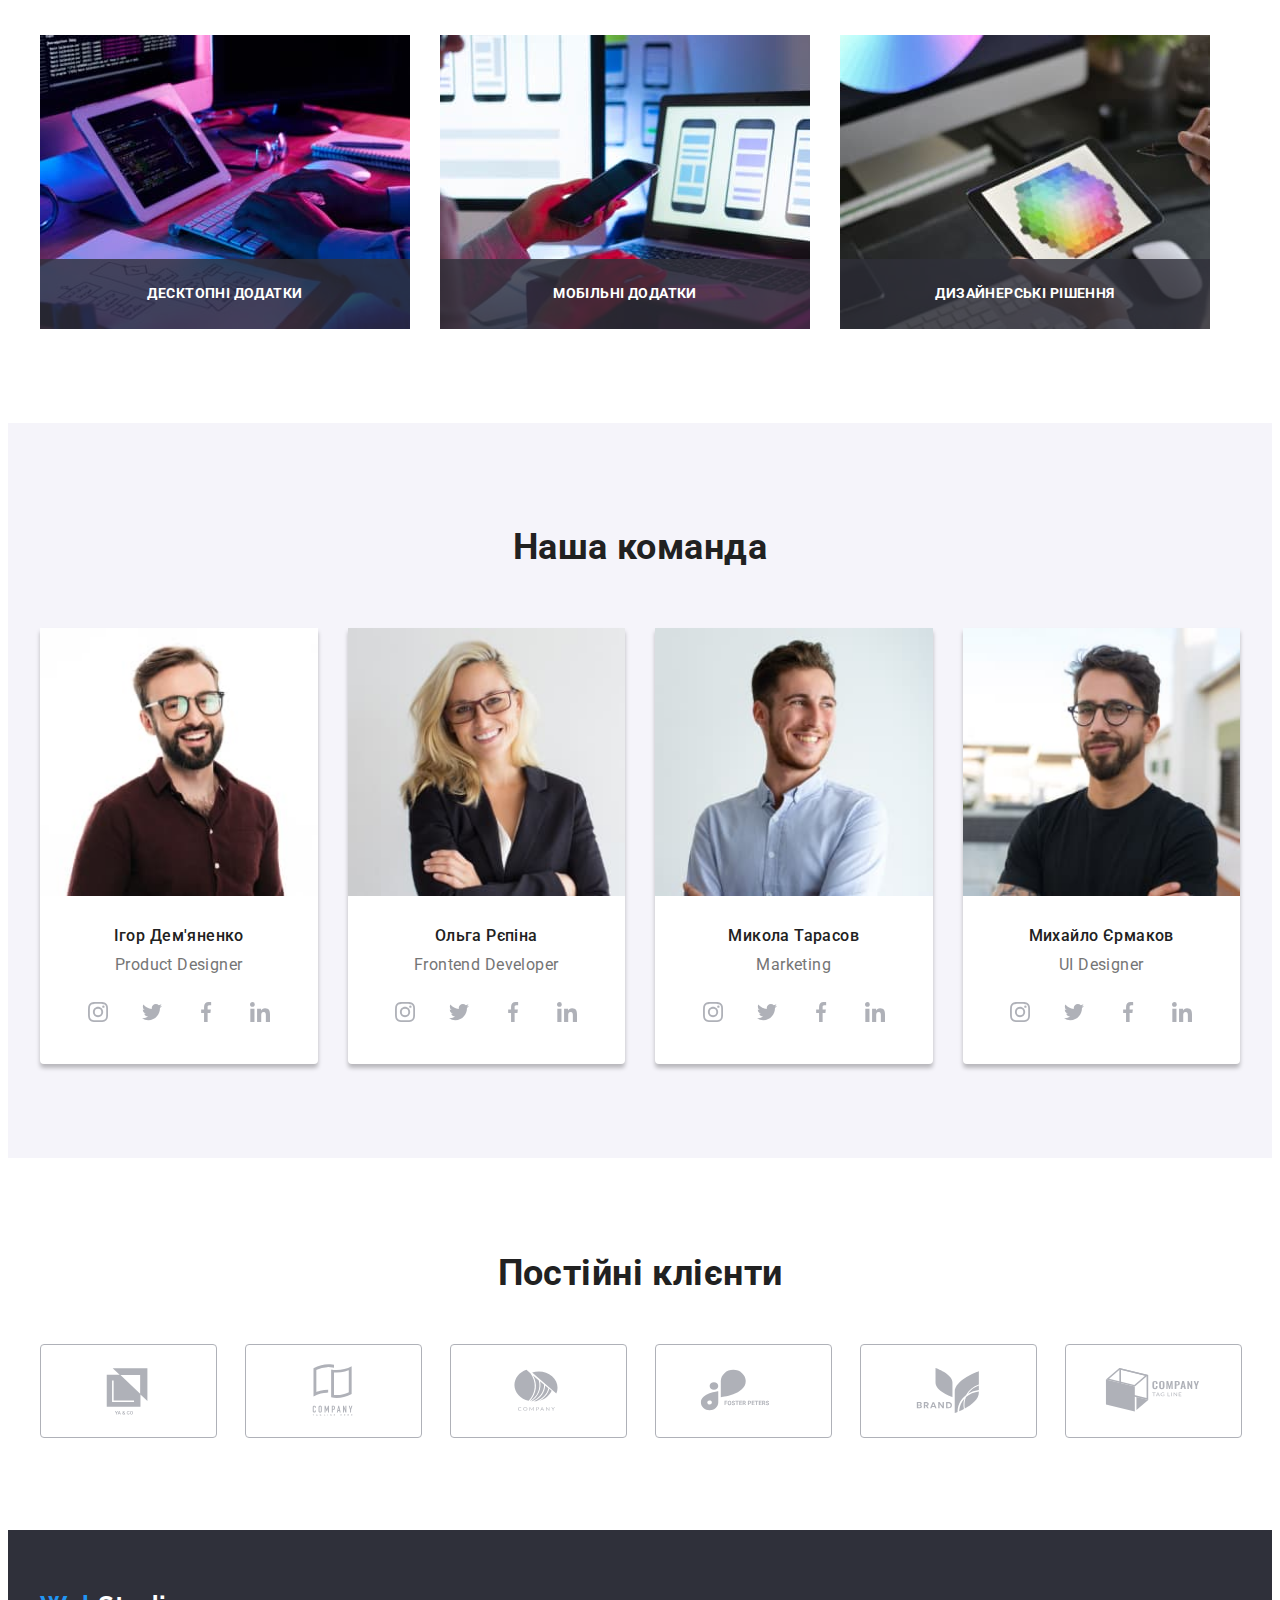
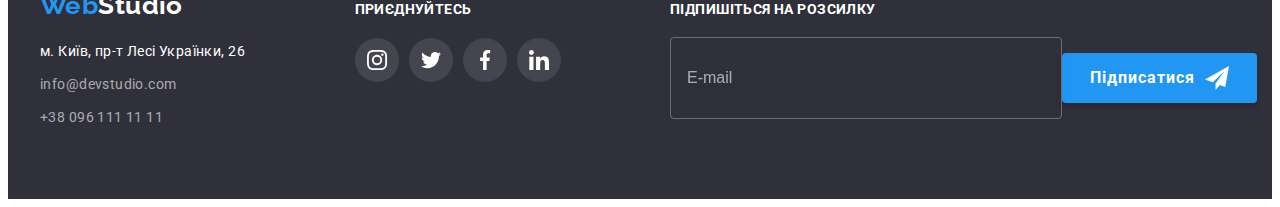
==== commit ecfb0461: "last changes" ====
--- a/index.html
+++ b/index.html
@@ -24,7 +24,14 @@
     <header class="header">
       <div class="container header__container">
         <nav class="nav-bar header__nav-bar">
-          <a class="logo link header__logo" href="./index.html">Web<span class="logo__text text__color-black">Studio</span></a>
+          <div class="nav-bar__wrap">
+            <a class="logo link header__logo" href="./index.html">Web<span class="logo__text text__color-black">Studio</span></a>
+            <button type="button" class="header__btn-open head__btn-svg" data-menu-open>
+              <svg class="header__btn-icon" width="40" height="40">
+                <use href="./images/icons.svg#icon-head-open"></use>
+              </svg>
+            </button>
+          </div>
           <ul class="menu list header__menu">
             <li class="menu__item"><a class="menu__link link current" href="./index.html">Студія</a></li>
             <li class="menu__item"><a class="menu__link link" href="./portfolio.html">Портфоліо</a></li>
@@ -47,11 +54,6 @@
             >
           </li>
         </ul>
-        <button type="button" class="header__btn-open head__btn-svg" data-menu-open>
-          <svg class="header__btn-icon" width="40" height="40">
-            <use href="./images/icons.svg#icon-head-open"></use>
-          </svg>
-        </button>
       </div>
       <div class="mob-menu header__mob-menu is-hidden" data-menu>
         <div class="mob-menu__container">
--- a/css/main.min.css
+++ b/css/main.min.css
@@ -1,2 +1,2 @@
-p,h1,h2,h3,h4,h5,h6{margin:0}ul,ol{margin:0;padding-left:0;list-style:none}button{display:block;cursor:pointer;border:none;border-radius:4px}address{font-style:normal}img{display:block;max-width:100%;height:auto}:root{--primary-txt-color: #212121;--primary-txt-color-opacity: #21212133;--secondary-txt-color: #757575;--white-color: #ffffff;--white-opacity-color: #ffffff99;--black-color: #000000;--blue-color: #2196f3;--black-bg-color: #2F303A;--light-bg-color: #F5F4FA;--btn-color-accent: #188ce8;--svg-border-color: #AFB1B8;--timing-function: cubic-bezier(0.4, 0, 0.2, 1);--overlay: #00000033}.visually-hidden{position:absolute;width:1px;height:1px;margin:-1px;padding:0;border:0;clip:rect(0 0 0 0);overflow:hidden}body{font-family:"Roboto",sans-serif;font-size:14px;line-height:1.71;letter-spacing:0.03em;color:var(--primary-txt-color);background-color:var(--white-color)}.link{text-decoration:none}.section{padding-top:60px;padding-bottom:60px}@media screen and (min-width: 1200px){.section{padding-top:94px;padding-bottom:94px}}.is-hidden{opacity:0;visibility:hidden;pointer-events:none}.container{width:100%;padding-right:15px;padding-left:15px;margin-left:auto;margin-right:auto}@media screen and (min-width: 480px){.container{width:480px}}@media screen and (min-width: 768px){.container{width:768px}}@media screen and (min-width: 1200px){.container{width:1200px}}.header{height:60px;width:100%;border-bottom:1px solid #ECECEC;background-color:var(--white-color)}@media screen and (min-width: 768px){.header{height:80px}}.header__container{display:-webkit-box;display:-ms-flexbox;display:flex;height:100%}@media screen and (max-width: 480px){.header__container{position:relative}}.header__nav-bar{display:-webkit-box;display:-ms-flexbox;display:flex;-webkit-box-align:center;-ms-flex-align:center;align-items:center}.header__menu{display:none;-webkit-box-align:center;-ms-flex-align:center;align-items:center}@media screen and (min-width: 768px){.header__menu{display:-webkit-box;display:-ms-flexbox;display:flex}}.menu__item:not(:last-child){margin-right:50px}.menu__link{display:block;padding:32px 0 32px 0;font-weight:500;line-height:1.14;letter-spacing:0.02em;color:var(--primary-txt-color);-webkit-transition:color 250ms var(--timing-function);transition:color 250ms var(--timing-function)}.menu__link:hover,.menu__link:focus{color:var(--blue-color)}.header__contacts-list{display:none}@media screen and (min-width: 768px){.header__contacts-list{display:-webkit-box;display:-ms-flexbox;display:flex;-webkit-box-orient:vertical;-webkit-box-direction:normal;-ms-flex-direction:column;flex-direction:column;-webkit-box-pack:center;-ms-flex-pack:center;justify-content:center;gap:10px;margin-left:auto}}@media screen and (min-width: 1200px){.header__contacts-list{-webkit-box-orient:horizontal;-webkit-box-direction:normal;-ms-flex-direction:row;flex-direction:row;-webkit-box-align:center;-ms-flex-align:center;align-items:center;gap:30px}}.contacts-list__link{display:-webkit-box;display:-ms-flexbox;display:flex;-webkit-box-align:center;-ms-flex-align:center;align-items:center;gap:8px;line-height:1.14;font-weight:500;letter-spacing:0.02em;color:var(--secondary-txt-color);-webkit-transition:color 250ms var(--timing-function);transition:color 250ms var(--timing-function)}@media screen and (min-width: 1200px){.contacts-list__link{gap:10px;padding:32px 0}}.contacts-list__link:hover,.contacts-list__link:focus{color:var(--blue-color)}.contacts-list__mail{width:16px;height:12px}.contacts-list__phone{width:10px;height:16px}.contacts-list__mail,.contacts-list__phone{fill:currentColor}.current{color:var(--blue-color);position:relative}.current::after{content:'';display:inline-block;position:absolute;bottom:-1px;right:0;width:100%;height:4px;background-color:var(--blue-color);border-radius:2px}.head__btn-svg{padding:0;background-color:transparent;border-color:transparent;position:absolute;top:10px;right:15px}@media screen and (min-width: 768px){.head__btn-svg{display:none}}.header__mob-menu{position:fixed;top:0;z-index:10;width:100vw;height:100vh;padding-top:48px;padding-bottom:48px;background-color:var(--white-color)}@media screen and (min-width: 768px){.header__mob-menu{display:none}}.mob-menu__container{display:-webkit-box;display:-ms-flexbox;display:flex;-webkit-box-orient:vertical;-webkit-box-direction:normal;-ms-flex-direction:column;flex-direction:column;-webkit-box-pack:justify;-ms-flex-pack:justify;justify-content:space-between;height:100%;padding-left:40px;padding-right:15px;overflow:auto}.mob-menu__nav-list{margin-bottom:30px}.mob-menu__nav-item:not(:last-child){margin-bottom:32px}.mob-menu__nav-link{font-weight:500;letter-spacing:0.02em;font-size:40px;line-height:1.18;color:var(--primary-txt-color)}.mob-menu__contc-list{margin-bottom:64px}.mob-menu__contc-item:not(:last-child){margin-bottom:32px}.mob-menu__soc-list{display:-webkit-box;display:-ms-flexbox;display:flex}.mob-menu__soc-item:not(:last-child){margin-right:10px;padding-right:10px;position:relative}.mob-menu__soc-item:not(:last-child)::after{content:'';display:block;position:absolute;top:0;right:0;width:1px;height:100%;background-color:var(--primary-txt-color-opacity)}.mob-menu__soc-link{font-weight:500;letter-spacing:0.02em;font-size:12px;line-height:1.22}@media screen and (min-width: 400px){.mob-menu__soc-link{font-size:16px}}.mob-menu__contc-item:first-child{font-weight:500;letter-spacing:0.02em;font-size:34px;line-height:1.76}.mob-menu__contc-item:last-child{font-weight:500;letter-spacing:0.02em;font-size:24px;line-height:1.67}.mob-menu__accent-col{color:var(--blue-color)}.mob-menu__regular-col{color:var(--secondary-txt-color)}.header__btn-close:hover .header__icon-close,.header__btn-close:focus .header__icon-close{fill:var(--blue-color)}.backdrop{position:fixed;top:0;width:100%;height:100%;background-color:var(--overlay);-webkit-transition:opacity 250ms var(--timing-function),visibility 250ms var(--timing-function);transition:opacity 250ms var(--timing-function),visibility 250ms var(--timing-function)}.modal{position:absolute;top:50%;left:50%;-webkit-transform:translate(-50%, -50%) scale(1) rotate(0);transform:translate(-50%, -50%) scale(1) rotate(0);min-width:320px;width:calc(100% - 30px);height:609px;padding:40px;background-color:var(--white-color);-webkit-transition:-webkit-transform 250ms var(--timing-function);transition:-webkit-transform 250ms var(--timing-function);transition:transform 250ms var(--timing-function);transition:transform 250ms var(--timing-function), -webkit-transform 250ms var(--timing-function);overflow:auto}@media screen and (min-width: 768px){.modal{width:450px}}@media screen and (min-width: 1200px){.modal{width:528px;height:581px}}.modal .backdrop.is-hidden .modal{-webkit-transform:translate(-50%, -50%) scale(0) rotate(-360deg);transform:translate(-50%, -50%) scale(0) rotate(-360deg)}.modal .btn-modal-close{display:-webkit-box;display:-ms-flexbox;display:flex;-webkit-box-align:center;-ms-flex-align:center;align-items:center;-webkit-box-pack:center;-ms-flex-pack:center;justify-content:center;position:absolute;top:8px;right:8px;width:30px;height:30px;background-color:transparent;color:var(--black-color);border:1px solid rgba(0,0,0,0.1);border-radius:50%;padding:0;-webkit-transition:color 250ms var(--timing-function);transition:color 250ms var(--timing-function)}.modal .icon-modal-close{fill:currentColor}.modal .btn-modal-close:hover{color:var(--btn-color-accent)}.modal-txt{font-size:20px;font-weight:700;line-height:1.5;text-align:center;margin-bottom:12px;color:var(--primary-txt-color)}@media screen and (min-width: 1200px){.modal-txt{line-height:1.15}}.modal-form-label{display:block;position:relative}.modal-form-label+.modal-form-label{margin-top:10px}.modal-form-label:focus-within>.modal-form-icon{fill:var(--blue-color)}.modal-form-label>span{font-size:12px;line-height:1.67;letter-spacing:0.01em;color:var(--secondary-txt-color);margin-bottom:4px}.modal-input{width:100%;border:1px solid rgba(33,33,33,0.2);border-radius:4px;outline:transparent;-webkit-transition:border-color 250ms var(--timing-function);transition:border-color 250ms var(--timing-function)}.modal-form-input{height:40px;padding-left:30px}.modal-form-comment{height:120px;padding:12px 16px;resize:none}.modal-input:focus{border-color:var(--blue-color)}.modal-form-icon{position:absolute;top:50%;left:12px;-webkit-transition:fill 250ms var(--timing-function);transition:fill 250ms var(--timing-function)}.modal-form-field{margin-top:20px;margin-bottom:30px}.modal-check-txt{display:-webkit-box;display:-ms-flexbox;display:flex;-webkit-box-align:center;-ms-flex-align:center;align-items:center}@media screen and (min-width: 1200px){.modal-check-txt{-webkit-box-pack:center;-ms-flex-pack:center;justify-content:center}}.modal-txt-privacy{font-size:12px;line-height:1.17;color:var(--secondary-txt-color)}@media screen and (min-width: 1200px){.modal-txt-privacy{font-size:14px;line-height:1.71}}.modal-link-privacy{color:var(--blue-color)}.modal-check-txt .modal-new-check{display:-webkit-box;display:-ms-flexbox;display:flex;-webkit-box-align:center;-ms-flex-align:center;align-items:center;-webkit-box-pack:center;-ms-flex-pack:center;justify-content:center;width:16px;height:15px;border:2px solid black;border-radius:2px;margin-right:8px;fill:transparent;-webkit-transition:background-color 250ms var(--timing-function),fill 250ms var(--timing-function);transition:background-color 250ms var(--timing-function),fill 250ms var(--timing-function)}.modal-form-check:checked+.modal-check-txt .modal-new-check{background-color:var(--blue-color);fill:var(--white-color);border:transparent}.modal-form-check:focus+.modal-check-txt .modal-new-check{border-color:var(--blue-color)}.logo{font-family:"Raleway",sans-serif;font-weight:700;font-size:24px;line-height:1.17;color:var(--blue-color)}@media screen and (min-width: 1200px){.logo{font-size:26px}}.header__logo{display:-webkit-box;display:-ms-flexbox;display:flex;-webkit-box-align:center;-ms-flex-align:center;align-items:center}@media screen and (min-width: 768px){.header__logo{margin-right:87px}}@media screen and (min-width: 1200px){.header__logo{margin-right:92px}}.text__color-black{color:var(--black-color)}.footer__logo{display:block;text-align:center;margin-bottom:20px}@media screen and (min-width: 1200px){.footer__logo{text-align:left}}.text__color-white{color:var(--white-color)}.order{min-height:400px;margin:0 auto;padding:118px 60px;background-color:#C4C4C4;background-image:-webkit-gradient(linear, left top, left bottom, from(rgba(47,48,58,0.4)), to(rgba(47,48,58,0.4))),url(../images/hero-bg-mob.jpg);background-image:linear-gradient(rgba(47,48,58,0.4), rgba(47,48,58,0.4)),url(../images/hero-bg-mob.jpg);background-repeat:no-repeat;background-size:cover;background-position:center}@media (min-device-pixel-ratio: 2), (-webkit-min-device-pixel-ratio: 2), (min-resolution: 192dpi), (min-resolution: 2dppx){.order{background-image:-webkit-gradient(linear, left top, left bottom, from(rgba(47,48,58,0.4)), to(rgba(47,48,58,0.4))),url(../images/hero-bg-mob-2x.jpg);background-image:linear-gradient(rgba(47,48,58,0.4), rgba(47,48,58,0.4)),url(../images/hero-bg-mob-2x.jpg)}}@media screen and (min-width: 768px){.order{background-image:-webkit-gradient(linear, left top, left bottom, from(rgba(47,48,58,0.4)), to(rgba(47,48,58,0.4))),url(../images/hero-bg-tab.jpg);background-image:linear-gradient(rgba(47,48,58,0.4), rgba(47,48,58,0.4)),url(../images/hero-bg-tab.jpg);padding:118px 0}}@media screen and (min-width: 768px) and (min-device-pixel-ratio: 2), screen and (min-width: 768px) and (-webkit-min-device-pixel-ratio: 2), screen and (min-width: 768px) and (min-resolution: 192dpi), screen and (min-width: 768px) and (min-resolution: 2dppx){.order{background-image:-webkit-gradient(linear, left top, left bottom, from(rgba(47,48,58,0.4)), to(rgba(47,48,58,0.4))),url(../images/hero-bg-tab-2x.jpg);background-image:linear-gradient(rgba(47,48,58,0.4), rgba(47,48,58,0.4)),url(../images/hero-bg-tab-2x.jpg)}}@media screen and (min-width: 1200px){.order{min-height:600px;max-width:1600px;padding:200px 0;background-image:-webkit-gradient(linear, left top, left bottom, from(rgba(47,48,58,0.4)), to(rgba(47,48,58,0.4))),url(../images/hero-bg.jpg);background-image:linear-gradient(rgba(47,48,58,0.4), rgba(47,48,58,0.4)),url(../images/hero-bg.jpg)}}@media screen and (min-width: 1200px) and (min-device-pixel-ratio: 2), screen and (min-width: 1200px) and (-webkit-min-device-pixel-ratio: 2), screen and (min-width: 1200px) and (min-resolution: 192dpi), screen and (min-width: 1200px) and (min-resolution: 2dppx){.order{background-image:-webkit-gradient(linear, left top, left bottom, from(rgba(47,48,58,0.4)), to(rgba(47,48,58,0.4))),url(../images/hero-bg-2x.jpg);background-image:linear-gradient(rgba(47,48,58,0.4), rgba(47,48,58,0.4)),url(../images/hero-bg-2x.jpg)}}.order__title{margin-left:auto;margin-right:auto;max-width:360px;margin-bottom:30px;font-weight:900;font-size:26px;line-height:1.62;text-align:center;letter-spacing:0.06em;text-transform:uppercase;color:var(--white-color)}@media screen and (min-width: 1200px){.order__title{max-width:696px;font-size:44px;line-height:1.36}}.btn{font-family:"Roboto",sans-serif;font-style:normal;font-weight:700;font-size:16px;line-height:1.87;text-align:center;letter-spacing:0.06em;color:var(--white-color);background-color:var(--blue-color);border-color:transparent;outline:transparent;-webkit-box-shadow:0px 4px 4px rgba(0,0,0,0.15);box-shadow:0px 4px 4px rgba(0,0,0,0.15);-webkit-transition:background-color 250ms var(--timing-function);transition:background-color 250ms var(--timing-function)}.btn:hover,.btn:focus{background-color:var(--btn-color-accent)}.order__btn{padding:10px 24px;margin-left:auto;margin-right:auto}@media screen and (min-width: 1200px){.order__btn{padding:10px 32px}}.footer-form__btn{display:-webkit-box;display:-ms-flexbox;display:flex;-webkit-box-align:center;-ms-flex-align:center;align-items:center;margin-left:auto;margin-right:auto;padding:10px 28px 10px 31px;width:200px;height:50px}@media screen and (min-width: 1200px){.footer-form__btn{padding:10px 28px;margin-left:0;margin-right:0}}.btn__modal-form{padding:10px 52px;margin-left:auto;margin-right:auto}.socials{display:-webkit-box;display:-ms-flexbox;display:flex;-webkit-box-pack:center;-ms-flex-pack:center;justify-content:center;gap:10px}.socials__item{width:44px;height:44px}.socials__link{display:-webkit-box;display:-ms-flexbox;display:flex;-webkit-box-pack:center;-ms-flex-pack:center;justify-content:center;-webkit-box-align:center;-ms-flex-align:center;align-items:center;width:100%;height:100%;border-radius:50%;color:var(--svg-border-color);-webkit-transition:background-color 250ms var(--timing-function),color 250ms var(--timing-function);transition:background-color 250ms var(--timing-function),color 250ms var(--timing-function)}.socials__link:hover,.socials__link:focus{background-color:var(--blue-color);color:var(--white-color)}.socials__icon--top{fill:currentColor}.socials__icon--bottom{fill:currentColor}.intro__icon-list{display:-webkit-box;display:-ms-flexbox;display:flex;-webkit-box-orient:vertical;-webkit-box-direction:normal;-ms-flex-direction:column;flex-direction:column;-webkit-box-align:center;-ms-flex-align:center;align-items:center;-ms-flex-wrap:wrap;flex-wrap:wrap;gap:30px}@media screen and (min-width: 768px){.intro__icon-list{-webkit-box-orient:horizontal;-webkit-box-direction:normal;-ms-flex-direction:row;flex-direction:row;-webkit-box-align:stretch;-ms-flex-align:stretch;align-items:stretch}}.icon-list__title{margin-bottom:10px;font-size:inherit;font-weight:700;line-height:1.17;text-transform:uppercase;text-align:center}@media screen and (min-width: 768px){.icon-list__title{text-align:start}}@media screen and (min-width: 768px){.icon-list__item{-ms-flex-preferred-size:calc((100% - 30) / 2);flex-basis:calc((100% - 30) / 2)}}@media screen and (min-width: 1200px){.icon-list__item{-ms-flex-preferred-size:calc((100% - 90) / 4);flex-basis:calc((100% - 90) / 4)}}.icon-list__subtitle{color:var(--secondary-txt-color)}@media screen and (min-width: 768px){.icon-list__subtitle{max-width:354px}}@media screen and (min-width: 1200px){.icon-list__subtitle{max-width:270px}}.svg-antenna::before{content:" ";display:block;width:100%;height:120px;margin-bottom:30px;background-color:var(--light-bg-color);background-repeat:no-repeat;background-size:70px 70px;background-position:center;background-image:url(../images/antenna.svg)}@media screen and (min-width: 768px){.svg-antenna::before{width:354px}}@media screen and (min-width: 1200px){.svg-antenna::before{max-width:270px}}.svg-clock::before{content:" ";display:block;width:100%;height:120px;margin-bottom:30px;background-color:var(--light-bg-color);background-repeat:no-repeat;background-size:70px 70px;background-position:center;background-image:url(../images/clock.svg)}@media screen and (min-width: 768px){.svg-clock::before{width:354px}}@media screen and (min-width: 1200px){.svg-clock::before{max-width:270px}}.svg-diagram::before{content:" ";display:block;width:100%;height:120px;margin-bottom:30px;background-color:var(--light-bg-color);background-repeat:no-repeat;background-size:70px 70px;background-position:center;background-image:url(../images/diagram.svg)}@media screen and (min-width: 768px){.svg-diagram::before{width:354px}}@media screen and (min-width: 1200px){.svg-diagram::before{max-width:270px}}.svg-astronaut::before{content:" ";display:block;width:100%;height:120px;margin-bottom:30px;background-color:var(--light-bg-color);background-repeat:no-repeat;background-size:70px 70px;background-position:center;background-image:url(../images/astronaut.svg)}@media screen and (min-width: 768px){.svg-astronaut::before{width:354px}}@media screen and (min-width: 1200px){.svg-astronaut::before{max-width:270px}}.about{display:none;padding-top:0}@media screen and (min-width: 1200px){.about{display:block}}.about__title{margin-bottom:50px;font-size:36px;line-height:1.66;text-align:center}.work-list{display:-webkit-box;display:-ms-flexbox;display:flex}.work-list__item{position:relative}.work-list__item:not(:last-child){margin-right:30px}.work-list__overlay{position:absolute;bottom:0;right:0;display:-webkit-box;display:-ms-flexbox;display:flex;-webkit-box-pack:center;-ms-flex-pack:center;justify-content:center;-webkit-box-align:center;-ms-flex-align:center;align-items:center;width:100%;height:70px;font-weight:700;line-height:1.172;text-transform:uppercase;color:var(--white-color);background-color:rgba(47,48,58,0.8)}.team{background-color:var(--light-bg-color)}.team__title{margin-bottom:30px;font-size:28px;text-align:center}@media screen and (min-width: 1200px){.team__title{font-size:36px;line-height:1.72;margin-bottom:50px}}.people-list{display:-webkit-box;display:-ms-flexbox;display:flex;-webkit-box-orient:vertical;-webkit-box-direction:normal;-ms-flex-direction:column;flex-direction:column;-webkit-box-align:center;-ms-flex-align:center;align-items:center;-ms-flex-wrap:wrap;flex-wrap:wrap;gap:30px}@media screen and (min-width: 768px){.people-list{-webkit-box-orient:horizontal;-webkit-box-direction:normal;-ms-flex-direction:row;flex-direction:row}}.people-list__item{background-color:var(--white-color);border-radius:0px 0px 4px 4px;-webkit-box-shadow:0 4px 4px rgba(0,0,0,0.25);box-shadow:0 4px 4px rgba(0,0,0,0.25)}@media screen and (min-width: 768px){.people-list__item{-ms-flex-preferred-size:calc((100% - 30px) / 2);flex-basis:calc((100% - 30px) / 2)}}@media screen and (min-width: 1200px){.people-list__item{-ms-flex-preferred-size:calc((100% - 90px) / 4);flex-basis:calc((100% - 90px) / 4)}}.people-list__container{padding-top:30px;padding-bottom:24px}@media screen and (min-width: 1200px){.people-list__container{padding-bottom:30px}}.people-list__title{margin-bottom:10px;font-weight:500;font-size:16px;text-align:center}.people-list__subtitle{font-size:16px;text-align:center;color:var(--secondary-txt-color);margin-bottom:16px}.clients__title{margin-bottom:30px;font-size:28px;line-height:1.18;text-align:center}@media screen and (min-width: 768px){.clients__title{line-height:1.17}}@media screen and (min-width: 1200px){.clients__title{font-size:36px;margin-bottom:50px}}.clients__card-list{display:-webkit-box;display:-ms-flexbox;display:flex;-ms-flex-wrap:wrap;flex-wrap:wrap;gap:30px}.card-list__item{-ms-flex-preferred-size:calc((100% - 30px) / 2);flex-basis:calc((100% - 30px) / 2);height:92px}@media screen and (min-width: 768px){.card-list__item{-ms-flex-preferred-size:calc((100% - 60px) / 3);flex-basis:calc((100% - 60px) / 3)}}@media screen and (min-width: 1200px){.card-list__item{-ms-flex-preferred-size:calc((100% - 150px) / 6);flex-basis:calc((100% - 150px) / 6)}}.card-list__link{display:-webkit-box;display:-ms-flexbox;display:flex;-webkit-box-pack:center;-ms-flex-pack:center;justify-content:center;-webkit-box-align:center;-ms-flex-align:center;align-items:center;width:100%;height:100%;border:1px solid var(--svg-border-color);border-radius:4px;color:var(--svg-border-color);-webkit-transition:border-color 250ms var(--timing-function),color 250ms var(--timing-function);transition:border-color 250ms var(--timing-function),color 250ms var(--timing-function)}.card-list__link:hover,.card-list__link:focus{border-color:var(--blue-color);color:var(--blue-color)}.card-list__icon{fill:currentColor}.footer{padding-top:60px;padding-bottom:60px;background-color:var(--black-bg-color)}.footer__container{display:-webkit-box;display:-ms-flexbox;display:flex;-webkit-box-orient:vertical;-webkit-box-direction:normal;-ms-flex-direction:column;flex-direction:column;-webkit-box-align:center;-ms-flex-align:center;align-items:center}@media screen and (min-width: 768px){.footer__container{-webkit-box-orient:horizontal;-webkit-box-direction:normal;-ms-flex-direction:row;flex-direction:row;-ms-flex-wrap:wrap;flex-wrap:wrap;-ms-flex-pack:distribute;justify-content:space-around;-webkit-box-align:baseline;-ms-flex-align:baseline;align-items:baseline}}@media screen and (min-width: 1200px){.footer__container{-webkit-box-pack:justify;-ms-flex-pack:justify;justify-content:space-between}}.footer__contacts{margin-bottom:60px}@media screen and (min-width: 1200px){.footer__contacts{margin-bottom:0}}.footer__wrap{margin-bottom:60px}@media screen and (min-width: 1200px){.footer__wrap{margin-bottom:0}}.footer__title{margin-bottom:20px;font-size:14px;line-height:1.17;text-align:center;text-transform:uppercase;color:var(--white-color)}@media screen and (min-width: 1200px){.footer__title{text-align:start;line-height:1.14}}.adress__list{display:-webkit-box;display:-ms-flexbox;display:flex;-webkit-box-orient:vertical;-webkit-box-direction:normal;-ms-flex-direction:column;flex-direction:column;-webkit-box-align:center;-ms-flex-align:center;align-items:center}@media screen and (min-width: 1200px){.adress__list{-webkit-box-align:start;-ms-flex-align:start;align-items:flex-start}}.adress__item:not(:last-child){margin-bottom:8px}@media screen and (min-width: 1200px){.adress__item:not(:last-child){margin-bottom:9px}}.adress__link{line-height:1.7;color:var(--white-color);-webkit-transition:color 250ms var(--timing-function);transition:color 250ms var(--timing-function)}.adress__link:hover,.adress__link:focus{color:var(--blue-color)}.adress__link--opacity{color:var(--white-opacity-color)}.socials__link--bottom{background-color:rgba(255,255,255,0.1);color:var(--white-color)}.socials__link--bottom:hover,.socials__link--bottom:focus{background-color:#2196F3}.filters-list{display:-webkit-box;display:-ms-flexbox;display:flex;-webkit-box-pack:center;-ms-flex-pack:center;justify-content:center;margin-bottom:50px}.filters-item+.filters-item{margin-left:8px}.button{padding:6px 22px;font-family:"Roboto",sans-serif;font-weight:500;font-size:16px;line-height:1.625;text-align:center;letter-spacing:0.03em;background-color:var(--light-bg-color);border:none;border-color:transparent;border-radius:4px;-webkit-transition:color 250ms var(--timing-function),background-color 250ms var(--timing-function),-webkit-box-shadow 250ms var(--timing-function);transition:color 250ms var(--timing-function),background-color 250ms var(--timing-function),-webkit-box-shadow 250ms var(--timing-function);transition:color 250ms var(--timing-function),background-color 250ms var(--timing-function),box-shadow 250ms var(--timing-function);transition:color 250ms var(--timing-function),background-color 250ms var(--timing-function),box-shadow 250ms var(--timing-function),-webkit-box-shadow 250ms var(--timing-function)}.button:hover,.button:focus{color:var(--white-color);background-color:var(--blue-color);-webkit-box-shadow:0px 3px 1px rgba(0,0,0,0.1),0px 1px 2px rgba(0,0,0,0.08),0px 2px 2px rgba(0,0,0,0.12);box-shadow:0px 3px 1px rgba(0,0,0,0.1),0px 1px 2px rgba(0,0,0,0.08),0px 2px 2px rgba(0,0,0,0.12)}.products-item{background-color:var(--white-color)}.products-link .title{font-size:18px;line-height:2;letter-spacing:0.06em;color:var(--primary-txt-color)}.products-link .subtitle{font-size:16px;line-height:1.88;color:var(--secondary-txt-color)}.portfolio{padding-top:94px;padding-bottom:94px}.products-list{display:-webkit-box;display:-ms-flexbox;display:flex;-ms-flex-wrap:wrap;flex-wrap:wrap;gap:30px}.products-item{-ms-flex-preferred-size:calc((100% - 60px) / 3);flex-basis:calc((100% - 60px) / 3)}.products-container{padding:20px 24px;border:1px solid #EEEEEE;border-top:none}.products-container .title{margin-bottom:4px}.products-link{display:block;-webkit-transition:-webkit-box-shadow 250ms var(--timing-function);transition:-webkit-box-shadow 250ms var(--timing-function);transition:box-shadow 250ms var(--timing-function);transition:box-shadow 250ms var(--timing-function), -webkit-box-shadow 250ms var(--timing-function)}.products-link:hover,.products-link:focus{-webkit-box-shadow:0px 1px 1px rgba(0,0,0,0.12),0px 4px 4px rgba(0,0,0,0.06),1px 4px 6px rgba(0,0,0,0.16);box-shadow:0px 1px 1px rgba(0,0,0,0.12),0px 4px 4px rgba(0,0,0,0.06),1px 4px 6px rgba(0,0,0,0.16)}.products-wrap{position:relative;overflow:hidden}.products-text{position:absolute;top:0;left:0;width:100%;height:100%;-webkit-transform:translateY(100%);transform:translateY(100%);-webkit-transition:-webkit-transform 250ms var(--timing-function);transition:-webkit-transform 250ms var(--timing-function);transition:transform 250ms var(--timing-function);transition:transform 250ms var(--timing-function), -webkit-transform 250ms var(--timing-function);font-size:18px;line-height:1.55;color:var(--white-color);background-color:rgba(33,150,243,0.9);padding:63px 24px}.products-link:hover .products-text,.products-link:focus .products-text{-webkit-transform:translateY(0);transform:translateY(0)}.footer-form{width:100%}@media screen and (min-width: 768px){.footer-form{width:450px}}@media screen and (min-width: 1200px){.footer-form{width:570px}}.footer-form-txt{font-weight:700;line-height:1.14;text-transform:uppercase;color:var(--white-color);margin-bottom:20px;text-align:center}@media screen and (min-width: 1200px){.footer-form-txt{text-align:left;line-height:1.17}}.footer-form-field{display:-webkit-box;display:-ms-flexbox;display:flex;-webkit-box-orient:vertical;-webkit-box-direction:normal;-ms-flex-direction:column;flex-direction:column}@media screen and (min-width: 1200px){.footer-form-field{-webkit-box-orient:horizontal;-webkit-box-direction:normal;-ms-flex-direction:row;flex-direction:row;-webkit-box-align:baseline;-ms-flex-align:baseline;align-items:baseline;-webkit-box-pack:justify;-ms-flex-pack:justify;justify-content:space-between}}.footer-form-input{width:100%;height:50px;background-color:transparent;color:var(--white-color);border:1px solid rgba(255,255,255,0.3);-webkit-filter:drop-shadow(0px 4px 4px rgba(0,0,0,0.15));filter:drop-shadow(0px 4px 4px rgba(0,0,0,0.15));border-radius:4px;padding:15px 16px;margin-bottom:20px;outline:transparent}@media screen and (min-width: 1200px){.footer-form-input{width:358px}}.footer-form-input::-webkit-input-placeholder{font-size:16px;line-height:1.25;color:var(--white-opacity-color)}.footer-form-input:-ms-input-placeholder{font-size:16px;line-height:1.25;color:var(--white-opacity-color)}.footer-form-input::-ms-input-placeholder{font-size:16px;line-height:1.25;color:var(--white-opacity-color)}.footer-form-input::placeholder{font-size:16px;line-height:1.25;color:var(--white-opacity-color)}.footer-form-icon{fill:currentColor;margin-left:10px}.footer-form-input:focus{border-color:var(--white-color)}.form-btn:hover,.form-btn:focus{background-color:var(--btn-color-accent)}
+p,h1,h2,h3,h4,h5,h6{margin:0}ul,ol{margin:0;padding-left:0;list-style:none}button{display:block;cursor:pointer;border:none;border-radius:4px}address{font-style:normal}img{display:block;max-width:100%;height:auto}:root{--primary-txt-color: #212121;--primary-txt-color-opacity: #21212133;--secondary-txt-color: #757575;--white-color: #ffffff;--white-opacity-color: #ffffff99;--black-color: #000000;--blue-color: #2196f3;--black-bg-color: #2F303A;--light-bg-color: #F5F4FA;--btn-color-accent: #188ce8;--svg-border-color: #AFB1B8;--timing-function: cubic-bezier(0.4, 0, 0.2, 1);--overlay: #00000033}.visually-hidden{position:absolute;width:1px;height:1px;margin:-1px;padding:0;border:0;clip:rect(0 0 0 0);overflow:hidden}body{font-family:"Roboto",sans-serif;font-size:14px;letter-spacing:0.03em;color:var(--primary-txt-color);background-color:var(--white-color)}.link{text-decoration:none}.section{padding-top:60px;padding-bottom:60px}@media screen and (min-width: 1200px){.section{padding-top:94px;padding-bottom:94px}}.is-hidden{opacity:0;visibility:hidden;pointer-events:none}.container{width:100%;padding-right:15px;padding-left:15px;margin-left:auto;margin-right:auto}@media screen and (min-width: 480px){.container{width:480px}}@media screen and (min-width: 768px){.container{width:768px}}@media screen and (min-width: 1200px){.container{width:1200px}}.header{height:60px;width:100%;border-bottom:1px solid #ECECEC;background-color:var(--white-color)}@media screen and (min-width: 768px){.header{height:80px}}.header__container{display:-webkit-box;display:-ms-flexbox;display:flex;height:100%}@media screen and (max-width: 480px){.header__container{position:relative}}.header__nav-bar{display:-webkit-box;display:-ms-flexbox;display:flex;-webkit-box-align:center;-ms-flex-align:center;align-items:center}@media screen and (max-width: 767px){.header__nav-bar{width:100%}}.header__menu{display:none;-webkit-box-align:center;-ms-flex-align:center;align-items:center}@media screen and (min-width: 768px){.header__menu{display:-webkit-box;display:-ms-flexbox;display:flex}}.menu__item:not(:last-child){margin-right:50px}.menu__link{display:block;padding:32px 0 32px 0;font-weight:500;line-height:1.14;letter-spacing:0.02em;color:var(--primary-txt-color);-webkit-transition:color 250ms var(--timing-function);transition:color 250ms var(--timing-function)}.menu__link:hover,.menu__link:focus{color:var(--blue-color)}.header__contacts-list{display:none}@media screen and (min-width: 768px){.header__contacts-list{display:-webkit-box;display:-ms-flexbox;display:flex;-webkit-box-orient:vertical;-webkit-box-direction:normal;-ms-flex-direction:column;flex-direction:column;-webkit-box-pack:center;-ms-flex-pack:center;justify-content:center;gap:10px;margin-left:auto}}@media screen and (min-width: 1200px){.header__contacts-list{-webkit-box-orient:horizontal;-webkit-box-direction:normal;-ms-flex-direction:row;flex-direction:row;-webkit-box-align:center;-ms-flex-align:center;align-items:center;gap:30px}}.contacts-list__link{display:-webkit-box;display:-ms-flexbox;display:flex;-webkit-box-align:center;-ms-flex-align:center;align-items:center;gap:8px;line-height:1.14;font-weight:500;letter-spacing:0.02em;color:var(--secondary-txt-color);-webkit-transition:color 250ms var(--timing-function);transition:color 250ms var(--timing-function)}@media screen and (min-width: 1200px){.contacts-list__link{gap:10px;padding:32px 0}}.contacts-list__link:hover,.contacts-list__link:focus{color:var(--blue-color)}.contacts-list__mail{width:16px;height:12px}.contacts-list__phone{width:10px;height:16px}.contacts-list__mail,.contacts-list__phone{fill:currentColor}.current{color:var(--blue-color);position:relative}.current::after{content:'';display:inline-block;position:absolute;bottom:-1px;right:0;width:100%;height:4px;background-color:var(--blue-color);border-radius:2px}.header__btn-open{padding:0;background-color:transparent;border-color:transparent}@media screen and (min-width: 768px){.header__btn-open{display:none}}@media screen and (max-width: 767px){.nav-bar__wrap{width:100%;display:-webkit-box;display:-ms-flexbox;display:flex;-webkit-box-align:center;-ms-flex-align:center;align-items:center;-webkit-box-pack:justify;-ms-flex-pack:justify;justify-content:space-between}}.header__btn-close{padding:0;background-color:transparent;border-color:transparent;position:absolute;top:10px;right:15px}@media screen and (min-width: 768px){.header__btn-close{display:none}}.header__mob-menu{position:fixed;top:0;z-index:10;width:100vw;height:100vh;padding-top:48px;padding-bottom:48px;background-color:var(--white-color)}@media screen and (min-width: 768px){.header__mob-menu{display:none}}.mob-menu__container{display:-webkit-box;display:-ms-flexbox;display:flex;-webkit-box-orient:vertical;-webkit-box-direction:normal;-ms-flex-direction:column;flex-direction:column;-webkit-box-pack:justify;-ms-flex-pack:justify;justify-content:space-between;height:100%;padding-left:40px;padding-right:15px;overflow:auto}.mob-menu__nav-list{margin-bottom:30px}.mob-menu__nav-item:not(:last-child){margin-bottom:32px}.mob-menu__nav-link{font-weight:500;letter-spacing:0.02em;font-size:40px;line-height:1.18;color:var(--primary-txt-color)}.mob-menu__nav-link:hover,.mob-menu__nav-link:focus{color:var(--blue-color)}.mob-menu__contc-list{margin-bottom:64px}.mob-menu__contc-item:not(:last-child){margin-bottom:32px}.mob-menu__soc-list{display:-webkit-box;display:-ms-flexbox;display:flex}.mob-menu__soc-item:not(:last-child){margin-right:10px;padding-right:10px;position:relative}.mob-menu__soc-item:not(:last-child)::after{content:'';display:block;position:absolute;top:0;right:0;width:1px;height:100%;background-color:var(--primary-txt-color-opacity)}.mob-menu__soc-link{font-weight:500;letter-spacing:0.02em;font-size:12px;line-height:1.22}@media screen and (min-width: 400px){.mob-menu__soc-link{font-size:16px}}.mob-menu__contc-item:first-child{font-weight:500;letter-spacing:0.02em;font-size:34px;line-height:1.76}.mob-menu__contc-item:last-child{font-weight:500;letter-spacing:0.02em;font-size:24px;line-height:1.67}.mob-menu__accent-col{color:var(--blue-color)}.mob-menu__regular-col{color:var(--secondary-txt-color)}.header__btn-close:hover .header__icon-close,.header__btn-close:focus .header__icon-close{fill:var(--blue-color)}.backdrop{position:fixed;top:0;width:100%;height:100%;background-color:var(--overlay);-webkit-transition:opacity 250ms var(--timing-function),visibility 250ms var(--timing-function);transition:opacity 250ms var(--timing-function),visibility 250ms var(--timing-function)}.modal{position:absolute;top:50%;left:50%;-webkit-transform:translate(-50%, -50%) scale(1) rotate(0);transform:translate(-50%, -50%) scale(1) rotate(0);width:calc(100% - 30px);max-width:450px;height:609px;padding:40px;background-color:var(--white-color);-webkit-transition:-webkit-transform 250ms var(--timing-function);transition:-webkit-transform 250ms var(--timing-function);transition:transform 250ms var(--timing-function);transition:transform 250ms var(--timing-function), -webkit-transform 250ms var(--timing-function);overflow:auto}@media screen and (min-width: 1200px){.modal{max-width:528px;height:581px}}.modal .backdrop.is-hidden .modal{-webkit-transform:translate(-50%, -50%) scale(0) rotate(-360deg);transform:translate(-50%, -50%) scale(0) rotate(-360deg)}.modal .btn-modal-close{display:-webkit-box;display:-ms-flexbox;display:flex;-webkit-box-align:center;-ms-flex-align:center;align-items:center;-webkit-box-pack:center;-ms-flex-pack:center;justify-content:center;position:absolute;top:8px;right:8px;width:30px;height:30px;background-color:transparent;color:var(--black-color);border:1px solid rgba(0,0,0,0.1);border-radius:50%;padding:0;-webkit-transition:color 250ms var(--timing-function);transition:color 250ms var(--timing-function)}.modal .icon-modal-close{fill:currentColor}.modal .btn-modal-close:hover{color:var(--btn-color-accent)}.modal-txt{font-size:20px;font-weight:700;line-height:1.5;text-align:center;margin-bottom:12px;color:var(--primary-txt-color)}@media screen and (min-width: 1200px){.modal-txt{line-height:1.15}}.modal-form-label{display:block;position:relative}.modal-form-label+.modal-form-label{margin-top:10px}.modal-form-label:focus-within>.modal-form-icon{fill:var(--blue-color)}.modal-form-label>span{font-size:12px;line-height:1.67;letter-spacing:0.01em;color:var(--secondary-txt-color);margin-bottom:4px}.modal-input{width:100%;border:1px solid rgba(33,33,33,0.2);border-radius:4px;outline:transparent;-webkit-transition:border-color 250ms var(--timing-function);transition:border-color 250ms var(--timing-function)}.modal-form-input{height:40px;padding-left:30px}.modal-form-comment{height:120px;padding:12px 16px;resize:none}.modal-input:focus{border-color:var(--blue-color)}.modal-form-icon{position:absolute;top:50%;left:12px;-webkit-transition:fill 250ms var(--timing-function);transition:fill 250ms var(--timing-function)}.modal-form-field{margin-top:20px;margin-bottom:30px}.modal-check-txt{display:-webkit-box;display:-ms-flexbox;display:flex;-webkit-box-align:center;-ms-flex-align:center;align-items:center}@media screen and (min-width: 1200px){.modal-check-txt{-webkit-box-pack:center;-ms-flex-pack:center;justify-content:center}}.modal-txt-privacy{font-size:12px;line-height:1.17;color:var(--secondary-txt-color)}@media screen and (min-width: 1200px){.modal-txt-privacy{font-size:14px;line-height:1.71}}.modal-link-privacy{color:var(--blue-color)}.modal-check-txt .modal-new-check{display:-webkit-box;display:-ms-flexbox;display:flex;-webkit-box-align:center;-ms-flex-align:center;align-items:center;-webkit-box-pack:center;-ms-flex-pack:center;justify-content:center;width:16px;height:15px;border:2px solid black;border-radius:2px;margin-right:8px;fill:transparent;-webkit-transition:background-color 250ms var(--timing-function),fill 250ms var(--timing-function);transition:background-color 250ms var(--timing-function),fill 250ms var(--timing-function)}.modal-form-check:checked+.modal-check-txt .modal-new-check{background-color:var(--blue-color);fill:var(--white-color);border:transparent}.modal-form-check:focus+.modal-check-txt .modal-new-check{border-color:var(--blue-color)}.logo{font-family:"Raleway",sans-serif;font-weight:700;font-size:24px;line-height:1.17;color:var(--blue-color)}@media screen and (min-width: 1200px){.logo{font-size:26px}}.header__logo{display:-webkit-box;display:-ms-flexbox;display:flex;-webkit-box-align:center;-ms-flex-align:center;align-items:center}@media screen and (min-width: 768px){.header__logo{margin-right:87px}}@media screen and (min-width: 1200px){.header__logo{margin-right:92px}}.text__color-black{color:var(--black-color)}.footer__logo{display:block;text-align:center;margin-bottom:20px}@media screen and (min-width: 1200px){.footer__logo{text-align:left}}.text__color-white{color:var(--white-color)}.order{max-width:1600px;height:400px;margin:0 auto;padding:118px 0;background-color:#C4C4C4;background-image:-webkit-gradient(linear, left top, left bottom, from(rgba(47,48,58,0.4)), to(rgba(47,48,58,0.4))),url(../images/hero-bg-mob.jpg);background-image:linear-gradient(rgba(47,48,58,0.4), rgba(47,48,58,0.4)),url(../images/hero-bg-mob.jpg);background-repeat:no-repeat;background-size:cover;background-position:center}@media (min-device-pixel-ratio: 2), (-webkit-min-device-pixel-ratio: 2), (min-resolution: 192dpi), (min-resolution: 2dppx){.order{background-image:-webkit-gradient(linear, left top, left bottom, from(rgba(47,48,58,0.4)), to(rgba(47,48,58,0.4))),url(../images/hero-bg-mob-2x.jpg);background-image:linear-gradient(rgba(47,48,58,0.4), rgba(47,48,58,0.4)),url(../images/hero-bg-mob-2x.jpg)}}@media screen and (min-width: 768px){.order{background-image:-webkit-gradient(linear, left top, left bottom, from(rgba(47,48,58,0.4)), to(rgba(47,48,58,0.4))),url(../images/hero-bg-tab.jpg);background-image:linear-gradient(rgba(47,48,58,0.4), rgba(47,48,58,0.4)),url(../images/hero-bg-tab.jpg);padding:118px 0}}@media screen and (min-width: 768px) and (min-device-pixel-ratio: 2), screen and (min-width: 768px) and (-webkit-min-device-pixel-ratio: 2), screen and (min-width: 768px) and (min-resolution: 192dpi), screen and (min-width: 768px) and (min-resolution: 2dppx){.order{background-image:-webkit-gradient(linear, left top, left bottom, from(rgba(47,48,58,0.4)), to(rgba(47,48,58,0.4))),url(../images/hero-bg-tab-2x.jpg);background-image:linear-gradient(rgba(47,48,58,0.4), rgba(47,48,58,0.4)),url(../images/hero-bg-tab-2x.jpg)}}@media screen and (min-width: 1200px){.order{height:600px;padding:200px 0;background-image:-webkit-gradient(linear, left top, left bottom, from(rgba(47,48,58,0.4)), to(rgba(47,48,58,0.4))),url(../images/hero-bg.jpg);background-image:linear-gradient(rgba(47,48,58,0.4), rgba(47,48,58,0.4)),url(../images/hero-bg.jpg)}}@media screen and (min-width: 1200px) and (min-device-pixel-ratio: 2), screen and (min-width: 1200px) and (-webkit-min-device-pixel-ratio: 2), screen and (min-width: 1200px) and (min-resolution: 192dpi), screen and (min-width: 1200px) and (min-resolution: 2dppx){.order{background-image:-webkit-gradient(linear, left top, left bottom, from(rgba(47,48,58,0.4)), to(rgba(47,48,58,0.4))),url(../images/hero-bg-2x.jpg);background-image:linear-gradient(rgba(47,48,58,0.4), rgba(47,48,58,0.4)),url(../images/hero-bg-2x.jpg)}}.order__title{margin-left:auto;margin-right:auto;max-width:360px;margin-bottom:30px;font-weight:900;font-size:26px;line-height:1.62;text-align:center;letter-spacing:0.06em;text-transform:uppercase;color:var(--white-color)}@media screen and (min-width: 1200px){.order__title{max-width:696px;font-size:44px;line-height:1.36}}.btn{font-family:"Roboto",sans-serif;font-style:normal;font-weight:700;font-size:16px;line-height:1.87;text-align:center;letter-spacing:0.06em;color:var(--white-color);background-color:var(--blue-color);border-color:transparent;outline:transparent;-webkit-box-shadow:0px 4px 4px rgba(0,0,0,0.15);box-shadow:0px 4px 4px rgba(0,0,0,0.15);-webkit-transition:background-color 250ms var(--timing-function);transition:background-color 250ms var(--timing-function)}.btn:hover,.btn:focus{background-color:var(--btn-color-accent)}.order__btn{padding:10px 24px;margin-left:auto;margin-right:auto}@media screen and (min-width: 1200px){.order__btn{padding:10px 32px}}.footer-form__btn{display:-webkit-box;display:-ms-flexbox;display:flex;-webkit-box-align:center;-ms-flex-align:center;align-items:center;margin-left:auto;margin-right:auto;padding:10px 28px 10px 31px;width:200px;height:50px}@media screen and (min-width: 1200px){.footer-form__btn{padding:10px 28px;margin-left:0;margin-right:0}}.btn__modal-form{padding:10px 52px;margin-left:auto;margin-right:auto}.filter-list__btn{padding:6px 25px;font-weight:500;line-height:1.62;letter-spacing:0.03em;color:var(--black-color);background-color:var(--light-bg-color);border:none;border-color:transparent;border-radius:4px;-webkit-transition:color 250ms var(--timing-function),background-color 250ms var(--timing-function),-webkit-box-shadow 250ms var(--timing-function);transition:color 250ms var(--timing-function),background-color 250ms var(--timing-function),-webkit-box-shadow 250ms var(--timing-function);transition:color 250ms var(--timing-function),background-color 250ms var(--timing-function),box-shadow 250ms var(--timing-function);transition:color 250ms var(--timing-function),background-color 250ms var(--timing-function),box-shadow 250ms var(--timing-function),-webkit-box-shadow 250ms var(--timing-function)}@media screen and (min-width: 1200px){.filter-list__btn{padding:6px 22px}}.filter-list__btn:hover,.filter-list__btn:focus{color:var(--white-color);background-color:var(--blue-color);-webkit-box-shadow:0px 3px 1px rgba(0,0,0,0.1),0px 1px 2px rgba(0,0,0,0.08),0px 2px 2px rgba(0,0,0,0.12);box-shadow:0px 3px 1px rgba(0,0,0,0.1),0px 1px 2px rgba(0,0,0,0.08),0px 2px 2px rgba(0,0,0,0.12)}.socials{display:-webkit-box;display:-ms-flexbox;display:flex;-webkit-box-pack:center;-ms-flex-pack:center;justify-content:center;gap:10px}.socials__item{width:44px;height:44px}.socials__link{display:-webkit-box;display:-ms-flexbox;display:flex;-webkit-box-pack:center;-ms-flex-pack:center;justify-content:center;-webkit-box-align:center;-ms-flex-align:center;align-items:center;width:100%;height:100%;border-radius:50%;color:var(--svg-border-color);-webkit-transition:background-color 250ms var(--timing-function),color 250ms var(--timing-function);transition:background-color 250ms var(--timing-function),color 250ms var(--timing-function)}.socials__link:hover,.socials__link:focus{background-color:var(--blue-color);color:var(--white-color)}.socials__icon--top{fill:currentColor}.socials__icon--bottom{fill:currentColor}.intro__icon-list{display:-webkit-box;display:-ms-flexbox;display:flex;-webkit-box-orient:vertical;-webkit-box-direction:normal;-ms-flex-direction:column;flex-direction:column;-webkit-box-align:center;-ms-flex-align:center;align-items:center;-ms-flex-wrap:wrap;flex-wrap:wrap;gap:30px}@media screen and (min-width: 768px){.intro__icon-list{-webkit-box-orient:horizontal;-webkit-box-direction:normal;-ms-flex-direction:row;flex-direction:row;-webkit-box-align:stretch;-ms-flex-align:stretch;align-items:stretch}}.icon-list__title{margin-bottom:10px;font-size:inherit;font-weight:700;line-height:1.17;text-transform:uppercase;text-align:center}@media screen and (min-width: 768px){.icon-list__title{text-align:start}}@media screen and (min-width: 768px){.icon-list__item{-ms-flex-preferred-size:calc((100% - 30) / 2);flex-basis:calc((100% - 30) / 2)}}@media screen and (min-width: 1200px){.icon-list__item{-ms-flex-preferred-size:calc((100% - 90) / 4);flex-basis:calc((100% - 90) / 4)}}.icon-list__subtitle{line-height:1.7;color:var(--secondary-txt-color)}@media screen and (min-width: 768px){.icon-list__subtitle{max-width:354px}}@media screen and (min-width: 1200px){.icon-list__subtitle{max-width:270px}}.svg-antenna::before{content:" ";display:block;width:100%;height:120px;margin-bottom:30px;background-color:var(--light-bg-color);background-repeat:no-repeat;background-size:70px 70px;background-position:center;background-image:url(../images/antenna.svg)}@media screen and (min-width: 768px){.svg-antenna::before{width:354px}}@media screen and (min-width: 1200px){.svg-antenna::before{max-width:270px}}.svg-clock::before{content:" ";display:block;width:100%;height:120px;margin-bottom:30px;background-color:var(--light-bg-color);background-repeat:no-repeat;background-size:70px 70px;background-position:center;background-image:url(../images/clock.svg)}@media screen and (min-width: 768px){.svg-clock::before{width:354px}}@media screen and (min-width: 1200px){.svg-clock::before{max-width:270px}}.svg-diagram::before{content:" ";display:block;width:100%;height:120px;margin-bottom:30px;background-color:var(--light-bg-color);background-repeat:no-repeat;background-size:70px 70px;background-position:center;background-image:url(../images/diagram.svg)}@media screen and (min-width: 768px){.svg-diagram::before{width:354px}}@media screen and (min-width: 1200px){.svg-diagram::before{max-width:270px}}.svg-astronaut::before{content:" ";display:block;width:100%;height:120px;margin-bottom:30px;background-color:var(--light-bg-color);background-repeat:no-repeat;background-size:70px 70px;background-position:center;background-image:url(../images/astronaut.svg)}@media screen and (min-width: 768px){.svg-astronaut::before{width:354px}}@media screen and (min-width: 1200px){.svg-astronaut::before{max-width:270px}}.about{display:none;padding-top:0}@media screen and (min-width: 1200px){.about{display:block}}.about__title{margin-bottom:50px;font-size:36px;line-height:1.66;text-align:center}.work-list{display:-webkit-box;display:-ms-flexbox;display:flex}.work-list__item{position:relative}.work-list__item:not(:last-child){margin-right:30px}.work-list__overlay{position:absolute;bottom:0;right:0;display:-webkit-box;display:-ms-flexbox;display:flex;-webkit-box-pack:center;-ms-flex-pack:center;justify-content:center;-webkit-box-align:center;-ms-flex-align:center;align-items:center;width:100%;height:70px;font-weight:700;line-height:1.172;text-transform:uppercase;color:var(--white-color);background-color:rgba(47,48,58,0.8)}.team{background-color:var(--light-bg-color)}.team__title{margin-bottom:30px;font-size:28px;text-align:center}@media screen and (min-width: 1200px){.team__title{font-size:36px;line-height:1.72;margin-bottom:50px}}.people-list{display:-webkit-box;display:-ms-flexbox;display:flex;-webkit-box-orient:vertical;-webkit-box-direction:normal;-ms-flex-direction:column;flex-direction:column;-webkit-box-align:center;-ms-flex-align:center;align-items:center;-ms-flex-wrap:wrap;flex-wrap:wrap;gap:30px}@media screen and (min-width: 768px){.people-list{-webkit-box-orient:horizontal;-webkit-box-direction:normal;-ms-flex-direction:row;flex-direction:row}}.people-list__item{background-color:var(--white-color);border-radius:0px 0px 4px 4px;-webkit-box-shadow:0 4px 4px rgba(0,0,0,0.25);box-shadow:0 4px 4px rgba(0,0,0,0.25)}@media screen and (min-width: 768px){.people-list__item{-ms-flex-preferred-size:calc((100% - 30px) / 2);flex-basis:calc((100% - 30px) / 2)}}@media screen and (min-width: 1200px){.people-list__item{-ms-flex-preferred-size:calc((100% - 90px) / 4);flex-basis:calc((100% - 90px) / 4)}}.people-list__container{padding-top:30px;padding-bottom:24px}@media screen and (min-width: 1200px){.people-list__container{padding-bottom:30px}}.people-list__title{margin-bottom:10px;font-weight:500;font-size:16px;text-align:center}.people-list__subtitle{font-size:16px;text-align:center;color:var(--secondary-txt-color);margin-bottom:16px}.clients__title{margin-bottom:30px;font-size:28px;line-height:1.18;text-align:center}@media screen and (min-width: 768px){.clients__title{line-height:1.17}}@media screen and (min-width: 1200px){.clients__title{font-size:36px;margin-bottom:50px}}.clients__card-list{display:-webkit-box;display:-ms-flexbox;display:flex;-ms-flex-wrap:wrap;flex-wrap:wrap;gap:30px}.card-list__item{-ms-flex-preferred-size:calc((100% - 30px) / 2);flex-basis:calc((100% - 30px) / 2);height:92px}@media screen and (min-width: 768px){.card-list__item{-ms-flex-preferred-size:calc((100% - 60px) / 3);flex-basis:calc((100% - 60px) / 3)}}@media screen and (min-width: 1200px){.card-list__item{-ms-flex-preferred-size:calc((100% - 150px) / 6);flex-basis:calc((100% - 150px) / 6)}}.card-list__link{display:-webkit-box;display:-ms-flexbox;display:flex;-webkit-box-pack:center;-ms-flex-pack:center;justify-content:center;-webkit-box-align:center;-ms-flex-align:center;align-items:center;width:100%;height:100%;border:1px solid var(--svg-border-color);border-radius:4px;color:var(--svg-border-color);-webkit-transition:border-color 250ms var(--timing-function),color 250ms var(--timing-function);transition:border-color 250ms var(--timing-function),color 250ms var(--timing-function)}.card-list__link:hover,.card-list__link:focus{border-color:var(--blue-color);color:var(--blue-color)}.card-list__icon{fill:currentColor}.footer{padding-top:60px;padding-bottom:60px;background-color:var(--black-bg-color)}.footer__container{display:-webkit-box;display:-ms-flexbox;display:flex;-webkit-box-orient:vertical;-webkit-box-direction:normal;-ms-flex-direction:column;flex-direction:column;-webkit-box-align:center;-ms-flex-align:center;align-items:center}@media screen and (min-width: 768px){.footer__container{-webkit-box-orient:horizontal;-webkit-box-direction:normal;-ms-flex-direction:row;flex-direction:row;-ms-flex-wrap:wrap;flex-wrap:wrap;-ms-flex-pack:distribute;justify-content:space-around;-webkit-box-align:baseline;-ms-flex-align:baseline;align-items:baseline}}@media screen and (min-width: 1200px){.footer__container{-webkit-box-pack:justify;-ms-flex-pack:justify;justify-content:space-between}}.footer__contacts{margin-bottom:60px}@media screen and (min-width: 1200px){.footer__contacts{margin-bottom:0}}.footer__wrap{margin-bottom:60px}@media screen and (min-width: 1200px){.footer__wrap{margin-bottom:0}}.footer__title{margin-bottom:20px;font-size:14px;line-height:1.17;text-align:center;text-transform:uppercase;color:var(--white-color)}@media screen and (min-width: 1200px){.footer__title{text-align:start;line-height:1.14}}.adress__list{display:-webkit-box;display:-ms-flexbox;display:flex;-webkit-box-orient:vertical;-webkit-box-direction:normal;-ms-flex-direction:column;flex-direction:column;-webkit-box-align:center;-ms-flex-align:center;align-items:center}@media screen and (min-width: 1200px){.adress__list{-webkit-box-align:start;-ms-flex-align:start;align-items:flex-start}}.adress__item:not(:last-child){margin-bottom:8px}@media screen and (min-width: 1200px){.adress__item:not(:last-child){margin-bottom:9px}}.adress__link{line-height:1.7;color:var(--white-color);-webkit-transition:color 250ms var(--timing-function);transition:color 250ms var(--timing-function)}.adress__link:hover,.adress__link:focus{color:var(--blue-color)}.adress__link--opacity{color:var(--white-opacity-color)}.socials__link--bottom{background-color:rgba(255,255,255,0.1);color:var(--white-color)}.socials__link--bottom:hover,.socials__link--bottom:focus{background-color:#2196F3}.filters-list{display:-webkit-box;display:-ms-flexbox;display:flex;-ms-flex-wrap:wrap;flex-wrap:wrap;-webkit-column-gap:8px;column-gap:8px;row-gap:15px;margin-bottom:40px}@media screen and (min-width: 768px){.filters-list{-ms-flex-wrap:nowrap;flex-wrap:nowrap;width:100%;-webkit-box-pack:center;-ms-flex-pack:center;justify-content:center;margin-bottom:30px}}@media screen and (min-width: 1200px){.filters-list{margin-bottom:50px}}.products-list{display:-webkit-box;display:-ms-flexbox;display:flex;-webkit-box-orient:vertical;-webkit-box-direction:normal;-ms-flex-direction:column;flex-direction:column;gap:30px}@media screen and (min-width: 768px){.products-list{-webkit-box-orient:horizontal;-webkit-box-direction:normal;-ms-flex-direction:row;flex-direction:row;-ms-flex-wrap:wrap;flex-wrap:wrap}}.products-list__item{background-color:var(--white-color)}@media screen and (min-width: 768px){.products-list__item{-ms-flex-preferred-size:calc((100% - 30px) / 2);flex-basis:calc((100% - 30px) / 2)}}@media screen and (min-width: 1200px){.products-list__item{-ms-flex-preferred-size:calc((100% - 60px) / 3);flex-basis:calc((100% - 60px) / 3)}}.products-list__container{padding:20px 24px;border:1px solid #EEEEEE;border-top:none;-webkit-box-flex:1;-ms-flex-positive:1;flex-grow:1}.products-list__title{font-size:18px;line-height:2;letter-spacing:0.06em;color:var(--primary-txt-color);margin-bottom:4px}.products-list__subtitle{font-size:16px;line-height:1.88;color:var(--secondary-txt-color)}.products-list__link{display:-webkit-box;display:-ms-flexbox;display:flex;-webkit-box-orient:vertical;-webkit-box-direction:normal;-ms-flex-direction:column;flex-direction:column;height:100%;-webkit-transition:-webkit-box-shadow 250ms var(--timing-function);transition:-webkit-box-shadow 250ms var(--timing-function);transition:box-shadow 250ms var(--timing-function);transition:box-shadow 250ms var(--timing-function), -webkit-box-shadow 250ms var(--timing-function)}.products-list__link:hover,.products-list__link:focus{-webkit-box-shadow:0px 1px 1px rgba(0,0,0,0.12),0px 4px 4px rgba(0,0,0,0.06),1px 4px 6px rgba(0,0,0,0.16);box-shadow:0px 1px 1px rgba(0,0,0,0.12),0px 4px 4px rgba(0,0,0,0.06),1px 4px 6px rgba(0,0,0,0.16)}.products-list__link:hover .products__text,.products-list__link:focus .products__text{-webkit-transform:translateY(0);transform:translateY(0)}.products__wrap{position:relative;overflow:hidden}.products__text{position:absolute;top:0;left:0;width:100%;height:100%;-webkit-transform:translateY(100%);transform:translateY(100%);-webkit-transition:-webkit-transform 250ms var(--timing-function);transition:-webkit-transform 250ms var(--timing-function);transition:transform 250ms var(--timing-function);transition:transform 250ms var(--timing-function), -webkit-transform 250ms var(--timing-function);font-size:18px;line-height:1.56;color:var(--white-color);background-color:rgba(33,150,243,0.9);padding:63px 24px}.footer-form{width:100%}@media screen and (min-width: 768px){.footer-form{width:450px}}@media screen and (min-width: 1200px){.footer-form{width:570px}}.footer-form-txt{font-weight:700;line-height:1.14;text-transform:uppercase;color:var(--white-color);margin-bottom:20px;text-align:center}@media screen and (min-width: 1200px){.footer-form-txt{text-align:left;line-height:1.17}}.footer-form-field{display:-webkit-box;display:-ms-flexbox;display:flex;-webkit-box-orient:vertical;-webkit-box-direction:normal;-ms-flex-direction:column;flex-direction:column}@media screen and (min-width: 1200px){.footer-form-field{-webkit-box-orient:horizontal;-webkit-box-direction:normal;-ms-flex-direction:row;flex-direction:row;-webkit-box-align:baseline;-ms-flex-align:baseline;align-items:baseline;-webkit-box-pack:justify;-ms-flex-pack:justify;justify-content:space-between}}.footer-form-input{width:100%;height:50px;background-color:transparent;color:var(--white-color);border:1px solid rgba(255,255,255,0.3);-webkit-filter:drop-shadow(0px 4px 4px rgba(0,0,0,0.15));filter:drop-shadow(0px 4px 4px rgba(0,0,0,0.15));border-radius:4px;padding:15px 16px;margin-bottom:20px;outline:transparent}@media screen and (min-width: 1200px){.footer-form-input{width:358px}}.footer-form-input::-webkit-input-placeholder{font-size:16px;line-height:1.25;color:var(--white-opacity-color)}.footer-form-input:-ms-input-placeholder{font-size:16px;line-height:1.25;color:var(--white-opacity-color)}.footer-form-input::-ms-input-placeholder{font-size:16px;line-height:1.25;color:var(--white-opacity-color)}.footer-form-input::placeholder{font-size:16px;line-height:1.25;color:var(--white-opacity-color)}.footer-form-icon{fill:currentColor;margin-left:10px}.footer-form-input:focus{border-color:var(--white-color)}.form-btn:hover,.form-btn:focus{background-color:var(--btn-color-accent)}
 /*# sourceMappingURL=main.min.css.map */